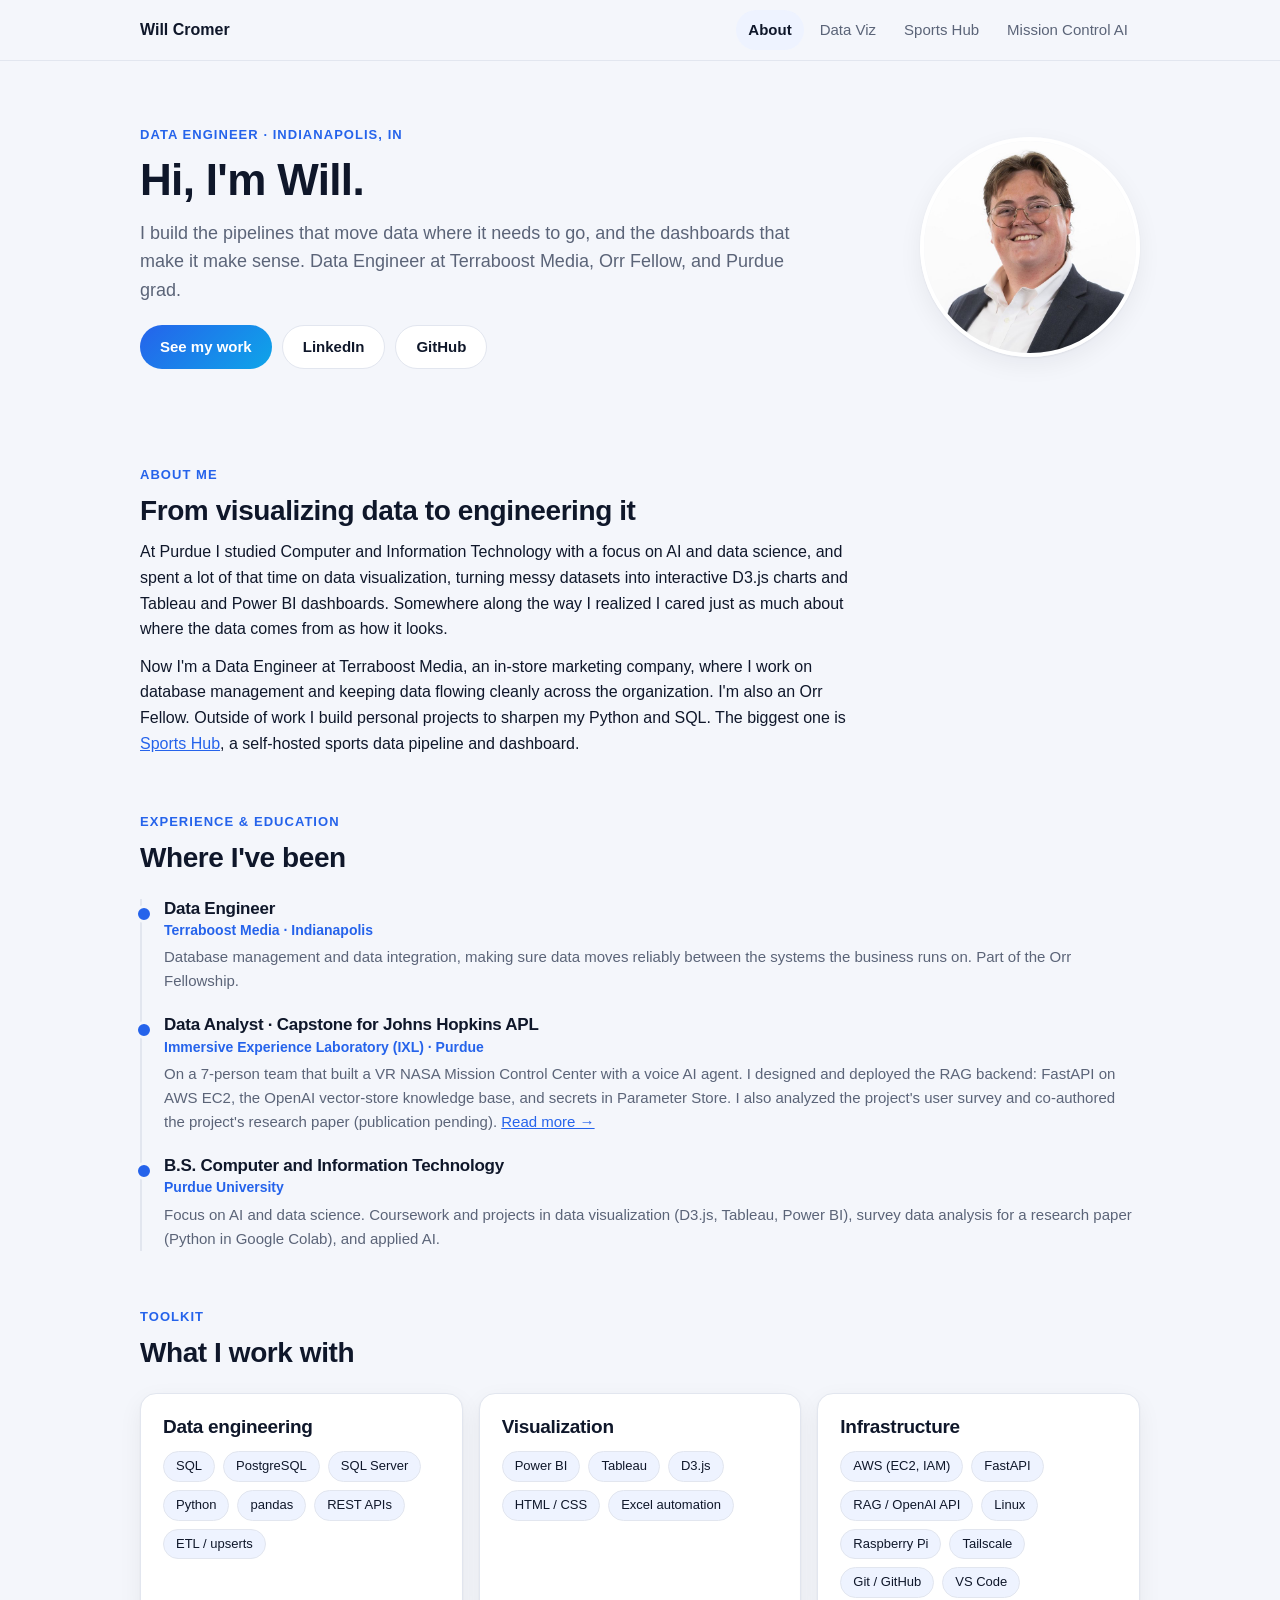
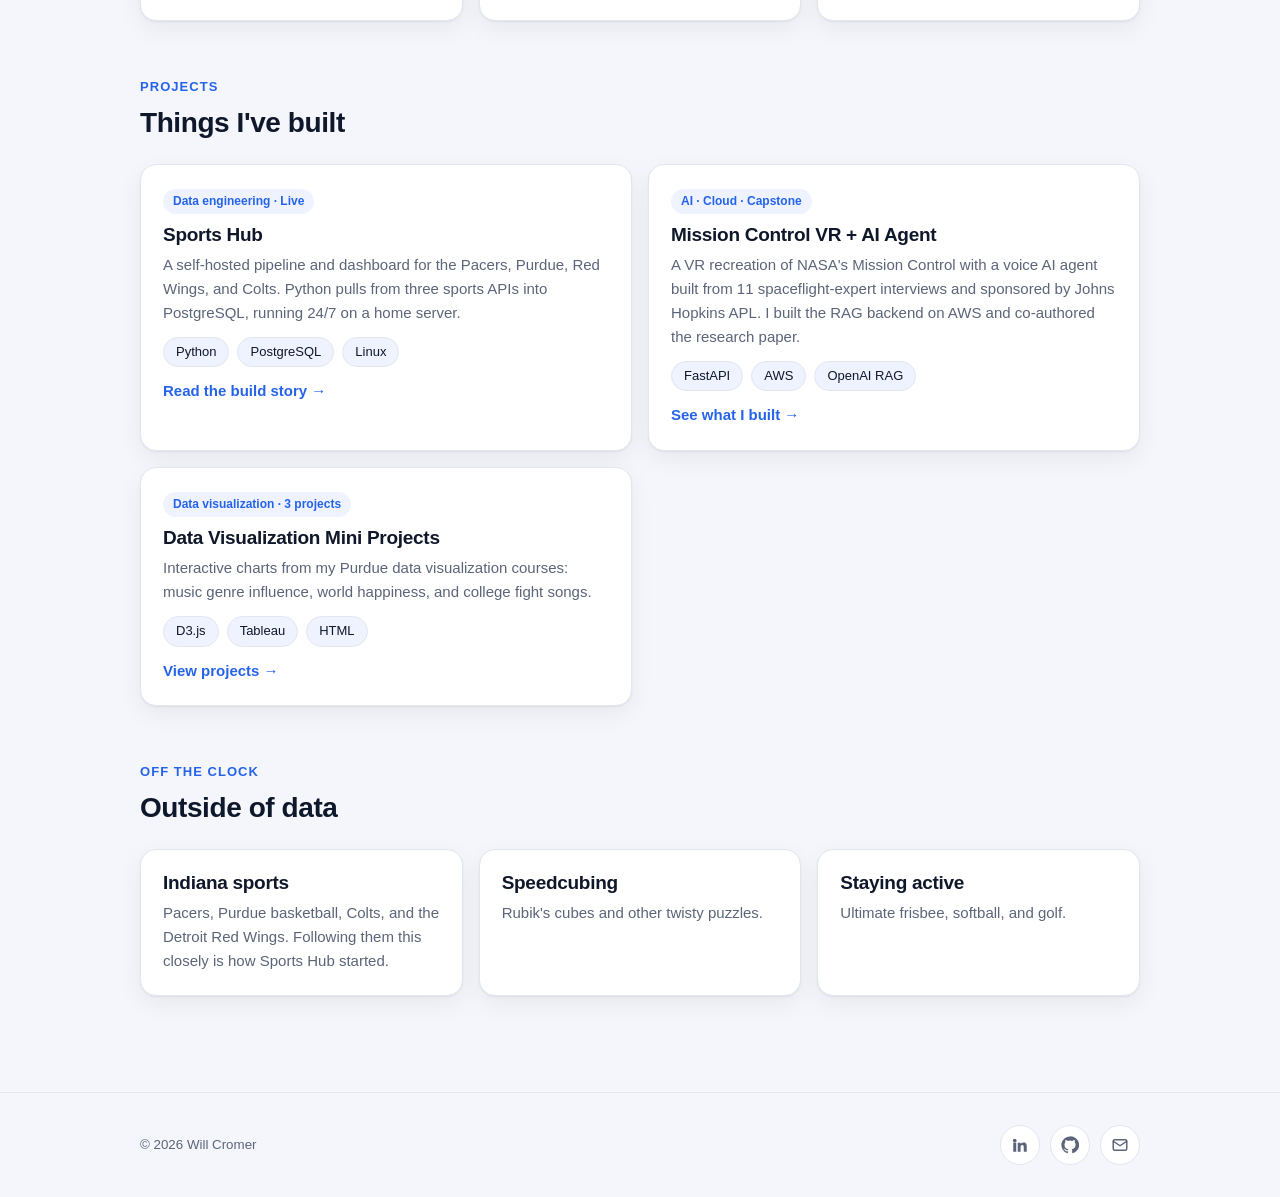
==== index.html @ 3ae367ad "Initial portfolio site Co-Authored-By: Claude Sonnet 5.5 <noreply@anthropic.com>" ====
<!doctype html>
<html lang="en">
<head>
<meta charset="utf-8">
<meta name="viewport" content="width=device-width, initial-scale=1">
<title>Will Cromer · Data Engineer</title>
<meta name="description" content="Will Cromer — Data Engineer in Indianapolis. Data pipelines, SQL, Python, and data visualization.">
<meta property="og:title" content="Will Cromer · Data Engineer">
<meta property="og:description" content="Data pipelines, SQL, Python, and data visualization.">
<meta property="og:image" content="https://willcromer93.github.io/assets/headshot.jpg">
<link rel="icon" href="data:image/svg+xml,%3Csvg xmlns='http://www.w3.org/2000/svg' viewBox='0 0 64 64'%3E%3Crect width='64' height='64' rx='14' fill='%232563eb'/%3E%3Ctext x='32' y='42' font-family='Arial,sans-serif' font-size='28' font-weight='700' fill='white' text-anchor='middle'%3EWC%3C/text%3E%3C/svg%3E">
<link rel="stylesheet" href="assets/style.css">
</head>
<body>

<nav class="nav"><div class="wrap">
  <a class="brand" href="index.html">Will Cromer</a>
  <ul>
    <li><a class="navlink" href="index.html" aria-current="page">About</a></li>
    <li><a class="navlink" href="data-viz.html">Data Viz</a></li>
    <li><a class="navlink" href="sports-hub.html">Sports Hub</a></li>
    <li><a class="navlink" href="mission-control-ai.html">Mission Control AI</a></li>
  </ul>
</div></nav>

<main>
  <!-- ===== Hero ===== -->
  <header class="hero"><div class="wrap">
    <div>
      <p class="eyebrow">Data Engineer · Indianapolis, IN</p>
      <h1>Hi, I'm Will.</h1>
      <p class="lead">I build the pipelines that move data where it needs to go, and the dashboards that make it make sense. Data Engineer at Terraboost Media, Orr Fellow, and Purdue grad.</p>
      <div class="btns">
        <a class="btn primary" href="#projects">See my work</a>
        <a class="btn" href="https://www.linkedin.com/in/will-cromer" target="_blank" rel="noopener">LinkedIn</a>
        <a class="btn" href="https://github.com/willcromer93" target="_blank" rel="noopener">GitHub</a>
      </div>
    </div>
    <img class="photo" src="assets/headshot.jpg" alt="Headshot of Will Cromer">
  </div></header>

  <!-- ===== About ===== -->
  <section id="about"><div class="wrap">
    <p class="eyebrow">About me</p>
    <h2>From visualizing data to engineering it</h2>
    <div class="prose">
      <p>At Purdue I studied Computer and Information Technology with a focus on AI and data science, and spent a lot of that time on data visualization, turning messy datasets into interactive D3.js charts and Tableau and Power BI dashboards. Somewhere along the way I realized I cared just as much about where the data comes from as how it looks.</p>
      <p>Now I'm a Data Engineer at Terraboost Media, an in-store marketing company, where I work on database management and keeping data flowing cleanly across the organization. I'm also an Orr Fellow. Outside of work I build personal projects to sharpen my Python and SQL. The biggest one is <a href="sports-hub.html">Sports Hub</a>, a self-hosted sports data pipeline and dashboard.</p>
    </div>
  </div></section>

  <!-- ===== Experience ===== -->
  <section id="experience" style="padding-top:0"><div class="wrap">
    <p class="eyebrow">Experience &amp; education</p>
    <h2>Where I've been</h2>
    <div class="timeline">
      <div class="item">
        <h3>Data Engineer</h3>
        <div class="where">Terraboost Media · Indianapolis</div>
        <p>Database management and data integration, making sure data moves reliably between the systems the business runs on. Part of the Orr Fellowship.</p>
      </div>
      <div class="item">
        <h3>Data Analyst · Capstone for Johns Hopkins APL</h3>
        <div class="where">Immersive Experience Laboratory (IXL) · Purdue</div>
        <p>On a 7-person team that built a VR NASA Mission Control Center with a voice AI agent. I designed and deployed the RAG backend: FastAPI on AWS EC2, the OpenAI vector-store knowledge base, and secrets in Parameter Store. I also analyzed the project's user survey and co-authored the project's research paper (publication pending). <a href="mission-control-ai.html">Read more →</a></p>
      </div>
      <div class="item">
        <h3>B.S. Computer and Information Technology</h3>
        <div class="where">Purdue University</div>
        <p>Focus on AI and data science. Coursework and projects in data visualization (D3.js, Tableau, Power BI), survey data analysis for a research paper (Python in Google Colab), and applied AI.</p>
      </div>
    </div>
  </div></section>

  <!-- ===== Skills ===== -->
  <section id="skills" style="padding-top:0"><div class="wrap">
    <p class="eyebrow">Toolkit</p>
    <h2>What I work with</h2>
    <div class="grid cols-3">
      <div class="card">
        <h3>Data engineering</h3>
        <div class="chips"><span class="chip">SQL</span><span class="chip">PostgreSQL</span><span class="chip">SQL Server</span><span class="chip">Python</span><span class="chip">pandas</span><span class="chip">REST APIs</span><span class="chip">ETL / upserts</span></div>
      </div>
      <div class="card">
        <h3>Visualization</h3>
        <div class="chips"><span class="chip">Power BI</span><span class="chip">Tableau</span><span class="chip">D3.js</span><span class="chip">HTML / CSS</span><span class="chip">Excel automation</span></div>
      </div>
      <div class="card">
        <h3>Infrastructure</h3>
        <div class="chips"><span class="chip">AWS (EC2, IAM)</span><span class="chip">FastAPI</span><span class="chip">RAG / OpenAI API</span><span class="chip">Linux</span><span class="chip">Raspberry Pi</span><span class="chip">Tailscale</span><span class="chip">Git / GitHub</span><span class="chip">VS Code</span></div>
      </div>
    </div>
  </div></section>

  <!-- ===== Projects ===== -->
  <section id="projects" style="padding-top:0"><div class="wrap">
    <p class="eyebrow">Projects</p>
    <h2>Things I've built</h2>
    <!-- To add a project: copy one <a class="card"> block, point it at a new page -->
    <div class="grid cols-2">
      <a class="card" href="sports-hub.html">
        <span class="tag">Data engineering · Live</span>
        <h3>Sports Hub</h3>
        <p>A self-hosted pipeline and dashboard for the Pacers, Purdue, Red Wings, and Colts. Python pulls from three sports APIs into PostgreSQL, running 24/7 on a home server.</p>
        <div class="chips"><span class="chip">Python</span><span class="chip">PostgreSQL</span><span class="chip">Linux</span></div>
        <span class="more">Read the build story →</span>
      </a>
      <a class="card" href="mission-control-ai.html">
        <span class="tag">AI · Cloud · Capstone</span>
        <h3>Mission Control VR + AI Agent</h3>
        <p>A VR recreation of NASA's Mission Control with a voice AI agent built from 11 spaceflight-expert interviews and sponsored by Johns Hopkins APL. I built the RAG backend on AWS and co-authored the research paper.</p>
        <div class="chips"><span class="chip">FastAPI</span><span class="chip">AWS</span><span class="chip">OpenAI RAG</span></div>
        <span class="more">See what I built →</span>
      </a>
      <a class="card" href="data-viz.html">
        <span class="tag">Data visualization · 3 projects</span>
        <h3>Data Visualization Mini Projects</h3>
        <p>Interactive charts from my Purdue data visualization courses: music genre influence, world happiness, and college fight songs.</p>
        <div class="chips"><span class="chip">D3.js</span><span class="chip">Tableau</span><span class="chip">HTML</span></div>
        <span class="more">View projects →</span>
      </a>
    </div>
  </div></section>

  <!-- ===== Outside work ===== -->
  <section id="interests" style="padding-top:0"><div class="wrap">
    <p class="eyebrow">Off the clock</p>
    <h2>Outside of data</h2>
    <div class="grid cols-3">
      <div class="card"><h3>Indiana sports</h3><p>Pacers, Purdue basketball, Colts, and the Detroit Red Wings. Following them this closely is how Sports Hub started.</p></div>
      <div class="card"><h3>Speedcubing</h3><p>Rubik's cubes and other twisty puzzles.</p></div>
      <div class="card"><h3>Staying active</h3><p>Ultimate frisbee, softball, and golf.</p></div>
    </div>
  </div></section>
</main>

<footer><div class="wrap">
  <small>© <span class="yr">2026</span> Will Cromer</small>
  <div class="social">
    <a href="https://www.linkedin.com/in/will-cromer" target="_blank" rel="noopener" aria-label="LinkedIn"><svg viewBox="0 0 24 24" fill="currentColor"><path d="M4.98 3.5a2.5 2.5 0 1 1 0 5 2.5 2.5 0 0 1 0-5zM3 9h4v12H3zM9 9h3.8v1.7h.05c.53-1 1.83-2.05 3.77-2.05C20.6 8.65 21 11.2 21 14.5V21h-4v-5.8c0-1.4 0-3.2-1.95-3.2S12.8 13.5 12.8 15.1V21H9z"/></svg></a>
    <a href="https://github.com/willcromer93" target="_blank" rel="noopener" aria-label="GitHub"><svg viewBox="0 0 24 24" fill="currentColor"><path d="M12 .5a11.5 11.5 0 0 0-3.64 22.41c.58.1.79-.25.79-.56v-2c-3.2.7-3.88-1.37-3.88-1.37-.52-1.33-1.28-1.69-1.28-1.69-1.05-.72.08-.7.08-.7 1.16.08 1.77 1.19 1.77 1.19 1.03 1.77 2.7 1.26 3.36.96.1-.75.4-1.26.73-1.55-2.55-.29-5.24-1.28-5.24-5.68 0-1.26.45-2.28 1.19-3.09-.12-.29-.52-1.46.11-3.05 0 0 .97-.31 3.17 1.18a11 11 0 0 1 5.77 0c2.2-1.49 3.17-1.18 3.17-1.18.63 1.59.23 2.76.11 3.05.74.81 1.19 1.83 1.19 3.09 0 4.41-2.69 5.38-5.26 5.67.41.36.78 1.06.78 2.14v3.17c0 .31.21.67.8.56A11.5 11.5 0 0 0 12 .5z"/></svg></a>
    <a href="mailto:willcromer34@gmail.com" aria-label="Email"><svg viewBox="0 0 24 24" fill="none" stroke="currentColor" stroke-width="2" stroke-linecap="round" stroke-linejoin="round"><rect x="3" y="5" width="18" height="14" rx="2"/><path d="m3 7 9 6 9-6"/></svg></a>
  </div>
</div></footer>
<script>document.querySelectorAll('.yr').forEach(e=>e.textContent=new Date().getFullYear())</script>
</body>
</html>
---- assets/style.css ----
/* ---------- Tokens ---------- */
:root{
  --bg:#f4f6fb; --surface:#ffffff; --surface-2:#eef3ff; --text:#0f172a; --muted:#5b6478;
  --border:#e2e6ef; --accent:#2563eb; --accent-2:#0ea5e9; --accent-text:#ffffff;
  --shadow:0 1px 2px rgba(15,23,42,.06),0 8px 24px rgba(15,23,42,.06);
  --radius:16px; --max:1040px;
}
@media (prefers-color-scheme: dark){
  :root{
    --bg:#0b1220; --surface:#131c2e; --surface-2:#1a2640; --text:#e8edf7; --muted:#9aa6bd;
    --border:#222e45; --accent:#60a5fa; --accent-2:#38bdf8; --accent-text:#0b1220;
    --shadow:0 1px 2px rgba(0,0,0,.3),0 8px 24px rgba(0,0,0,.25);
  }
}

/* ---------- Base ---------- */
*{box-sizing:border-box;margin:0;padding:0}
html{scroll-behavior:smooth}
body{
  background:var(--bg); color:var(--text);
  font-family:-apple-system,BlinkMacSystemFont,"Segoe UI",Inter,Roboto,Helvetica,Arial,sans-serif;
  line-height:1.6; -webkit-font-smoothing:antialiased;
}
a{color:var(--accent)}
img{max-width:100%;display:block}
.wrap{max-width:var(--max);margin:0 auto;padding:0 20px}
section{padding:56px 0}
h1,h2,h3{line-height:1.2;letter-spacing:-.015em}
h2{font-size:28px;margin-bottom:8px}
h3{font-size:19px}
.eyebrow{font-size:13px;font-weight:600;letter-spacing:.08em;text-transform:uppercase;color:var(--accent);margin-bottom:8px}
.lead{font-size:18px;color:var(--muted);max-width:680px}
.muted{color:var(--muted)}

/* ---------- Nav ---------- */
.nav{position:sticky;top:0;z-index:10;background:color-mix(in srgb,var(--bg) 85%,transparent);backdrop-filter:blur(10px);border-bottom:1px solid var(--border)}
.nav .wrap{display:flex;align-items:center;justify-content:space-between;height:60px;gap:16px}
.brand{font-weight:700;color:var(--text);text-decoration:none;white-space:nowrap}
.nav ul{list-style:none;display:flex;gap:4px;overflow-x:auto;scrollbar-width:none}
.nav ul::-webkit-scrollbar{display:none}
.nav a.navlink{display:block;padding:8px 12px;border-radius:999px;color:var(--muted);text-decoration:none;font-size:15px;white-space:nowrap}
.nav a.navlink:hover{color:var(--text);background:var(--surface-2)}
.nav a.navlink[aria-current="page"]{color:var(--text);background:var(--surface-2);font-weight:600}
@media (max-width:560px){ .brand{display:none} .nav .wrap{justify-content:center} }

/* ---------- Buttons / chips ---------- */
.btns{display:flex;flex-wrap:wrap;gap:10px;margin-top:20px}
.btn{display:inline-flex;align-items:center;gap:8px;height:44px;padding:0 20px;border-radius:999px;font-weight:600;font-size:15px;text-decoration:none;border:1px solid var(--border);color:var(--text);background:var(--surface);transition:transform .12s,border-color .12s}
.btn:hover{border-color:var(--accent)}
.btn:active{transform:scale(.98)}
.btn.primary{background:linear-gradient(135deg,var(--accent),var(--accent-2));color:var(--accent-text);border:0}
.btn svg{width:18px;height:18px}
.chips{display:flex;flex-wrap:wrap;gap:8px;margin-top:12px}
.chip{font-size:13px;padding:4px 12px;border-radius:999px;background:var(--surface-2);color:var(--text);border:1px solid var(--border)}

/* ---------- Cards / grids ---------- */
.grid{display:grid;gap:16px;margin-top:24px}
.grid.cols-2{grid-template-columns:repeat(2,1fr)}
@media (max-width:700px){ .grid.cols-2{grid-template-columns:1fr} }
.grid.cols-3{grid-template-columns:repeat(auto-fit,minmax(240px,1fr))}
.card{background:var(--surface);border:1px solid var(--border);border-radius:var(--radius);padding:22px;box-shadow:var(--shadow)}
.card h3{margin-bottom:6px}
.card p{color:var(--muted);font-size:15px}
.card ul{padding-left:18px;color:var(--muted);font-size:15px}
.card li+li{margin-top:4px}
a.card{display:block;text-decoration:none;color:var(--text);transition:border-color .12s,transform .12s}
a.card:hover{border-color:var(--accent);transform:translateY(-2px)}
.card .more{display:inline-block;margin-top:12px;font-weight:600;color:var(--accent);font-size:15px}
.tag{display:inline-block;font-size:12px;font-weight:600;padding:3px 10px;border-radius:999px;background:var(--surface-2);color:var(--accent);margin-bottom:10px}

/* ---------- Hero ---------- */
.hero{padding:64px 0 40px}
.hero .wrap{display:grid;grid-template-columns:1fr auto;gap:40px;align-items:center}
.hero h1{font-size:44px;margin-bottom:12px}
.hero .photo{width:220px;height:220px;border-radius:50%;object-fit:cover;box-shadow:var(--shadow);border:4px solid var(--surface)}
@media (max-width:760px){
  .hero .wrap{grid-template-columns:1fr;text-align:center}
  .hero .photo{order:-1;margin:0 auto;width:160px;height:160px}
  .hero h1{font-size:34px}
  .hero .lead{margin:0 auto}
  .hero .btns{justify-content:center}
}

/* ---------- Timeline ---------- */
.timeline{margin-top:24px;border-left:2px solid var(--border);padding-left:22px;display:grid;gap:22px}
.timeline .item{position:relative}
.timeline .item::before{content:"";position:absolute;left:-29px;top:6px;width:12px;height:12px;border-radius:50%;background:var(--accent);border:3px solid var(--bg)}
.timeline h3{font-size:17px}
.timeline .where{color:var(--accent);font-weight:600;font-size:14px}
.timeline p{color:var(--muted);font-size:15px;margin-top:4px}

/* ---------- Project page ---------- */
.page-head{padding:56px 0 24px}
.page-head h1{font-size:40px;margin-bottom:10px}
@media (max-width:560px){ .page-head h1{font-size:32px} }
.prose p{max-width:720px;color:var(--text);margin-top:12px}
.prose p.muted{color:var(--muted)}
.stat-row{display:grid;grid-template-columns:repeat(auto-fit,minmax(150px,1fr));gap:12px;margin-top:24px}
.stat{background:var(--surface);border:1px solid var(--border);border-radius:14px;padding:16px}
.stat b{display:block;font-size:26px;letter-spacing:-.02em}
.stat span{font-size:13px;color:var(--muted)}
.diagram{margin-top:24px;background:var(--surface);border:1px solid var(--border);border-radius:var(--radius);padding:20px;overflow-x:auto}
.diagram svg{min-width:640px;width:100%;height:auto}
.decision{border-left:3px solid var(--accent)}
.status-live{color:#16a34a}
.status-next{color:#d97706}
@media (prefers-color-scheme: dark){ .status-live{color:#4ade80} .status-next{color:#fbbf24} }
.embed{margin-top:16px;border-radius:12px;overflow:hidden;border:1px solid var(--border);background:#fff}
.embed iframe{width:100%;height:520px;border:0;display:block}
@media (max-width:560px){ .embed iframe{height:420px} }

/* ---------- Footer ---------- */
footer{border-top:1px solid var(--border);padding:32px 0;margin-top:40px}
footer .wrap{display:flex;flex-wrap:wrap;gap:16px;align-items:center;justify-content:space-between}
footer .social{display:flex;gap:10px}
footer .social a{width:40px;height:40px;border-radius:50%;display:grid;place-items:center;background:var(--surface);border:1px solid var(--border);color:var(--muted)}
footer .social a:hover{color:var(--accent);border-color:var(--accent)}
footer .social svg{width:18px;height:18px}
footer small{color:var(--muted)}

a:focus-visible,.btn:focus-visible{outline:3px solid var(--accent);outline-offset:3px}

/* ---------- Code + highlight ---------- */
pre.code{margin-top:16px;background:#0b1220;color:#e2e8f0;border:1px solid var(--border);border-radius:12px;padding:18px;overflow-x:auto;font-size:13px;line-height:1.55}
pre.code .c{color:#7c8aa5}
pre.code .k{color:#93c5fd}
pre.code .s{color:#86efac}
.mine{border:2px solid var(--accent);background:linear-gradient(180deg,var(--surface-2),var(--surface))}
.role-list{display:grid;gap:14px;margin-top:8px}
.role-list .r{display:grid;grid-template-columns:36px 1fr;gap:12px;align-items:start}
.role-list .n{width:36px;height:36px;border-radius:10px;background:var(--accent);color:var(--accent-text);display:grid;place-items:center;font-weight:700}
@media (prefers-color-scheme: light){ .role-list .n{color:#fff} }
.role-list h3{font-size:16px;margin-bottom:2px}
.role-list p{color:var(--muted);font-size:15px}
.bar{height:10px;border-radius:999px;background:var(--surface-2);overflow:hidden;margin-top:6px}
.bar i{display:block;height:100%;background:linear-gradient(90deg,var(--accent),var(--accent-2));border-radius:999px}
.barrow{margin-top:12px;font-size:14px}
.barrow b{float:right}
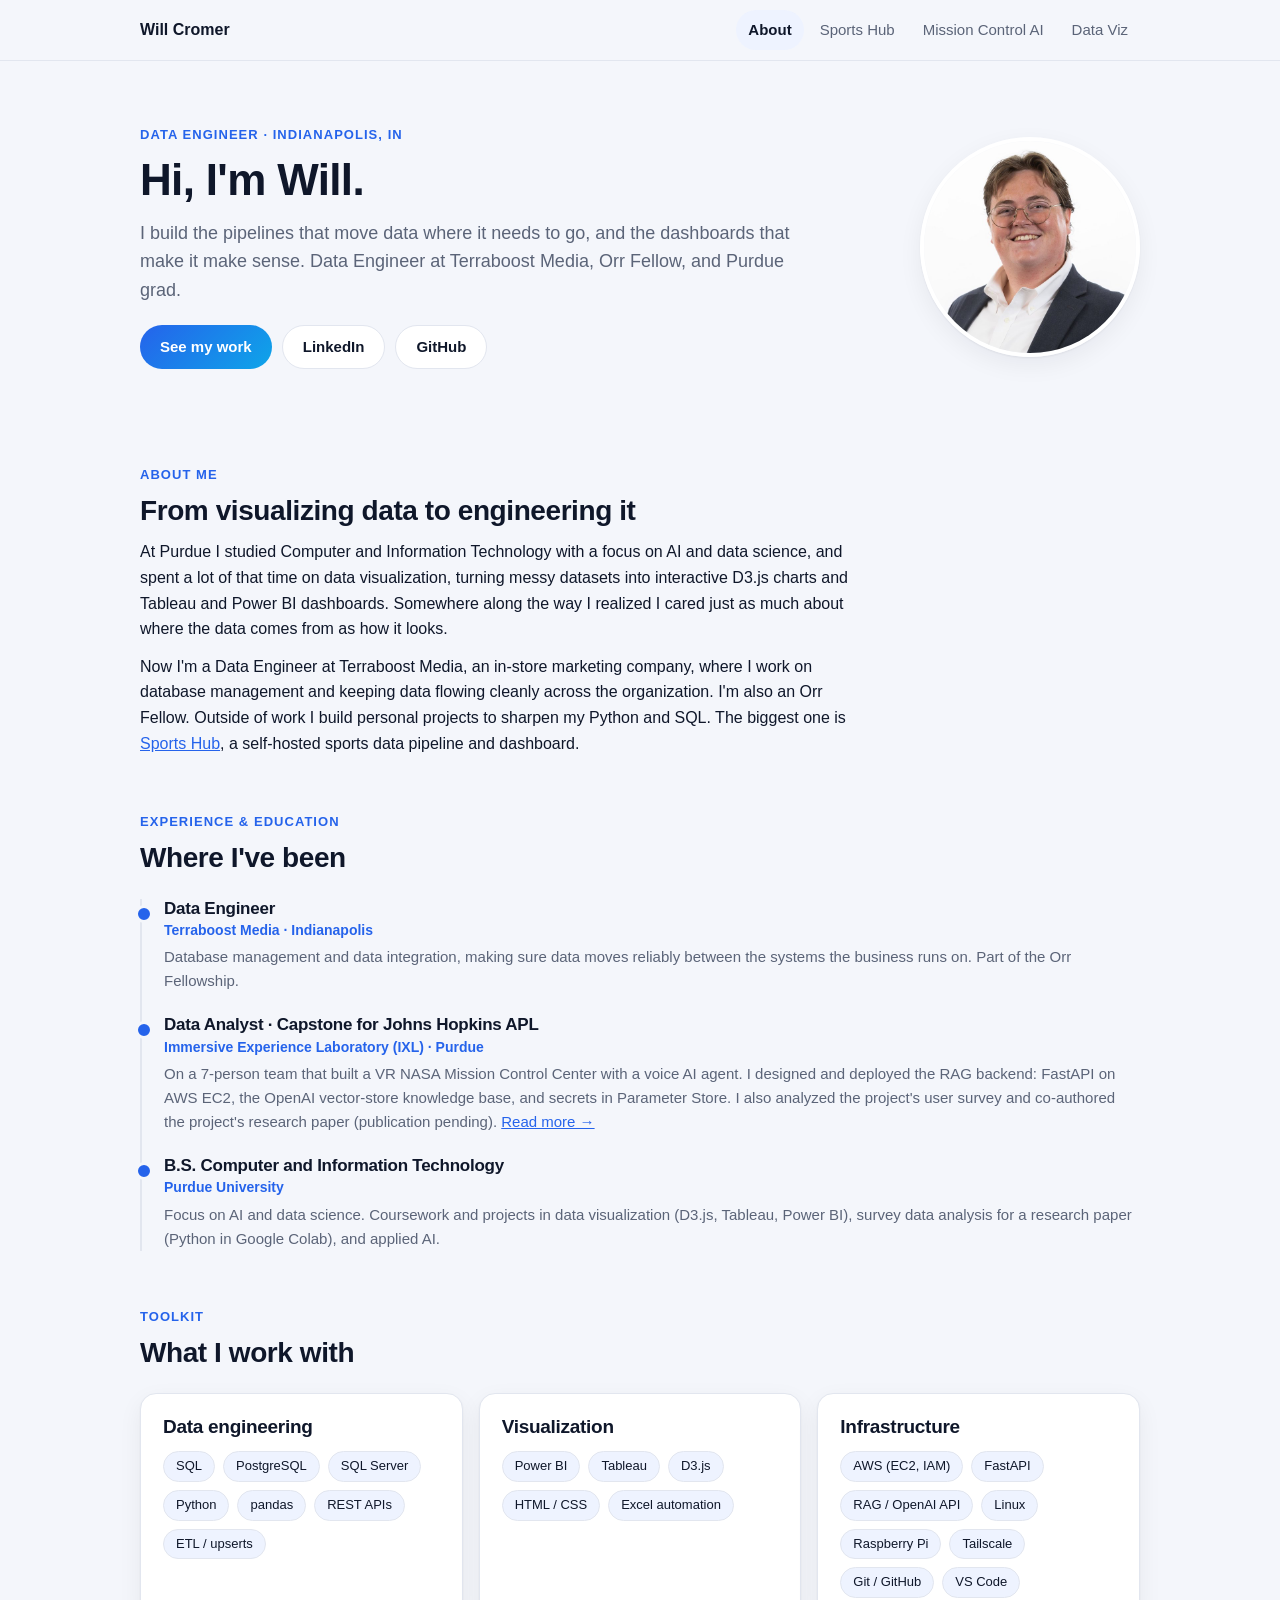
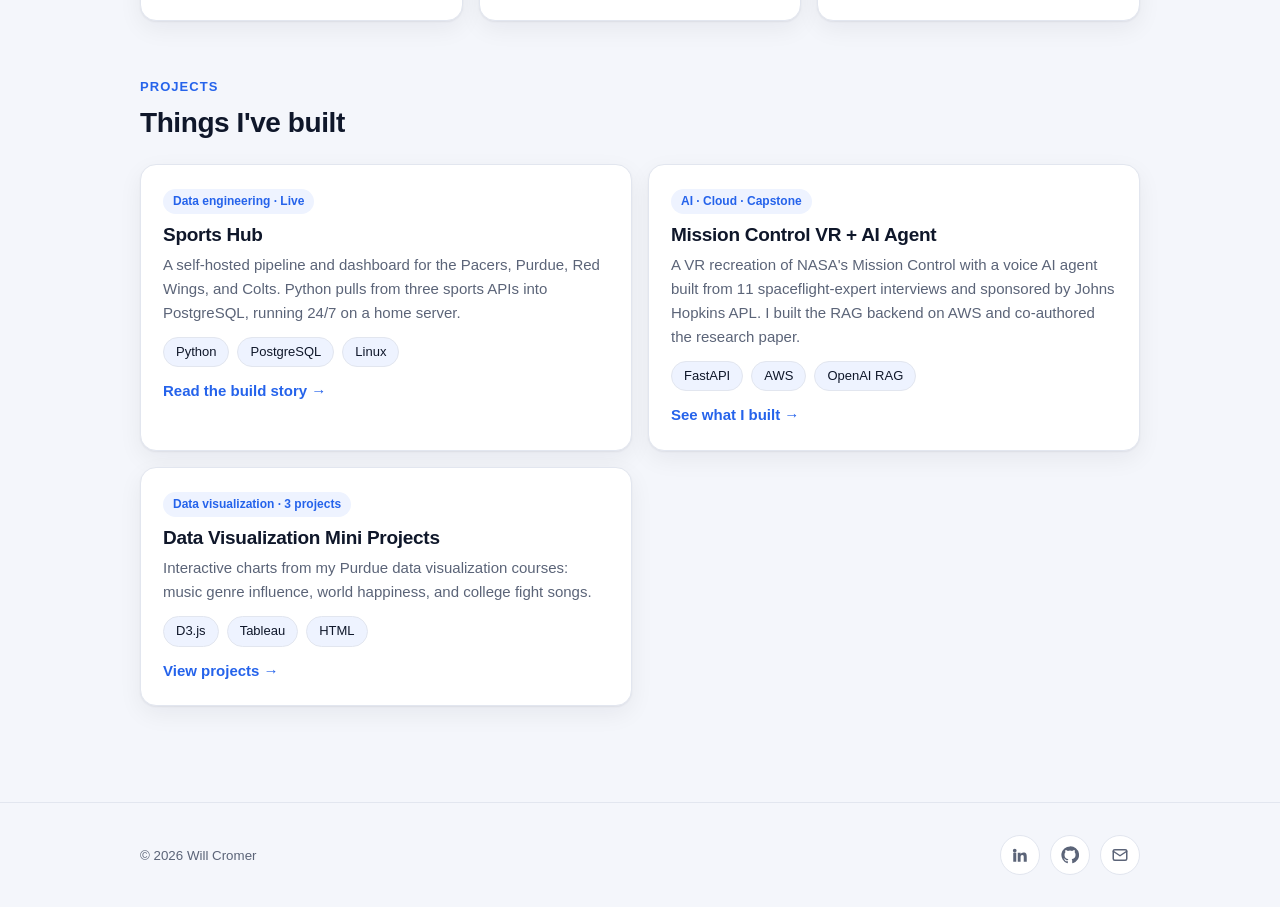
==== commit 2e53bd58: "Reorder tabs and projects, remove Off the Clock, clean up architecture diagram Co-Authored-By: Claud" ====
--- a/index.html
+++ b/index.html
@@ -17,9 +17,9 @@
   <a class="brand" href="index.html">Will Cromer</a>
   <ul>
     <li><a class="navlink" href="index.html" aria-current="page">About</a></li>
-    <li><a class="navlink" href="data-viz.html">Data Viz</a></li>
     <li><a class="navlink" href="sports-hub.html">Sports Hub</a></li>
     <li><a class="navlink" href="mission-control-ai.html">Mission Control AI</a></li>
+    <li><a class="navlink" href="data-viz.html">Data Viz</a></li>
   </ul>
 </div></nav>
 
@@ -121,17 +121,6 @@
       </a>
     </div>
   </div></section>
-
-  <!-- ===== Outside work ===== -->
-  <section id="interests" style="padding-top:0"><div class="wrap">
-    <p class="eyebrow">Off the clock</p>
-    <h2>Outside of data</h2>
-    <div class="grid cols-3">
-      <div class="card"><h3>Indiana sports</h3><p>Pacers, Purdue basketball, Colts, and the Detroit Red Wings. Following them this closely is how Sports Hub started.</p></div>
-      <div class="card"><h3>Speedcubing</h3><p>Rubik's cubes and other twisty puzzles.</p></div>
-      <div class="card"><h3>Staying active</h3><p>Ultimate frisbee, softball, and golf.</p></div>
-    </div>
-  </div></section>
 </main>
 
 <footer><div class="wrap">
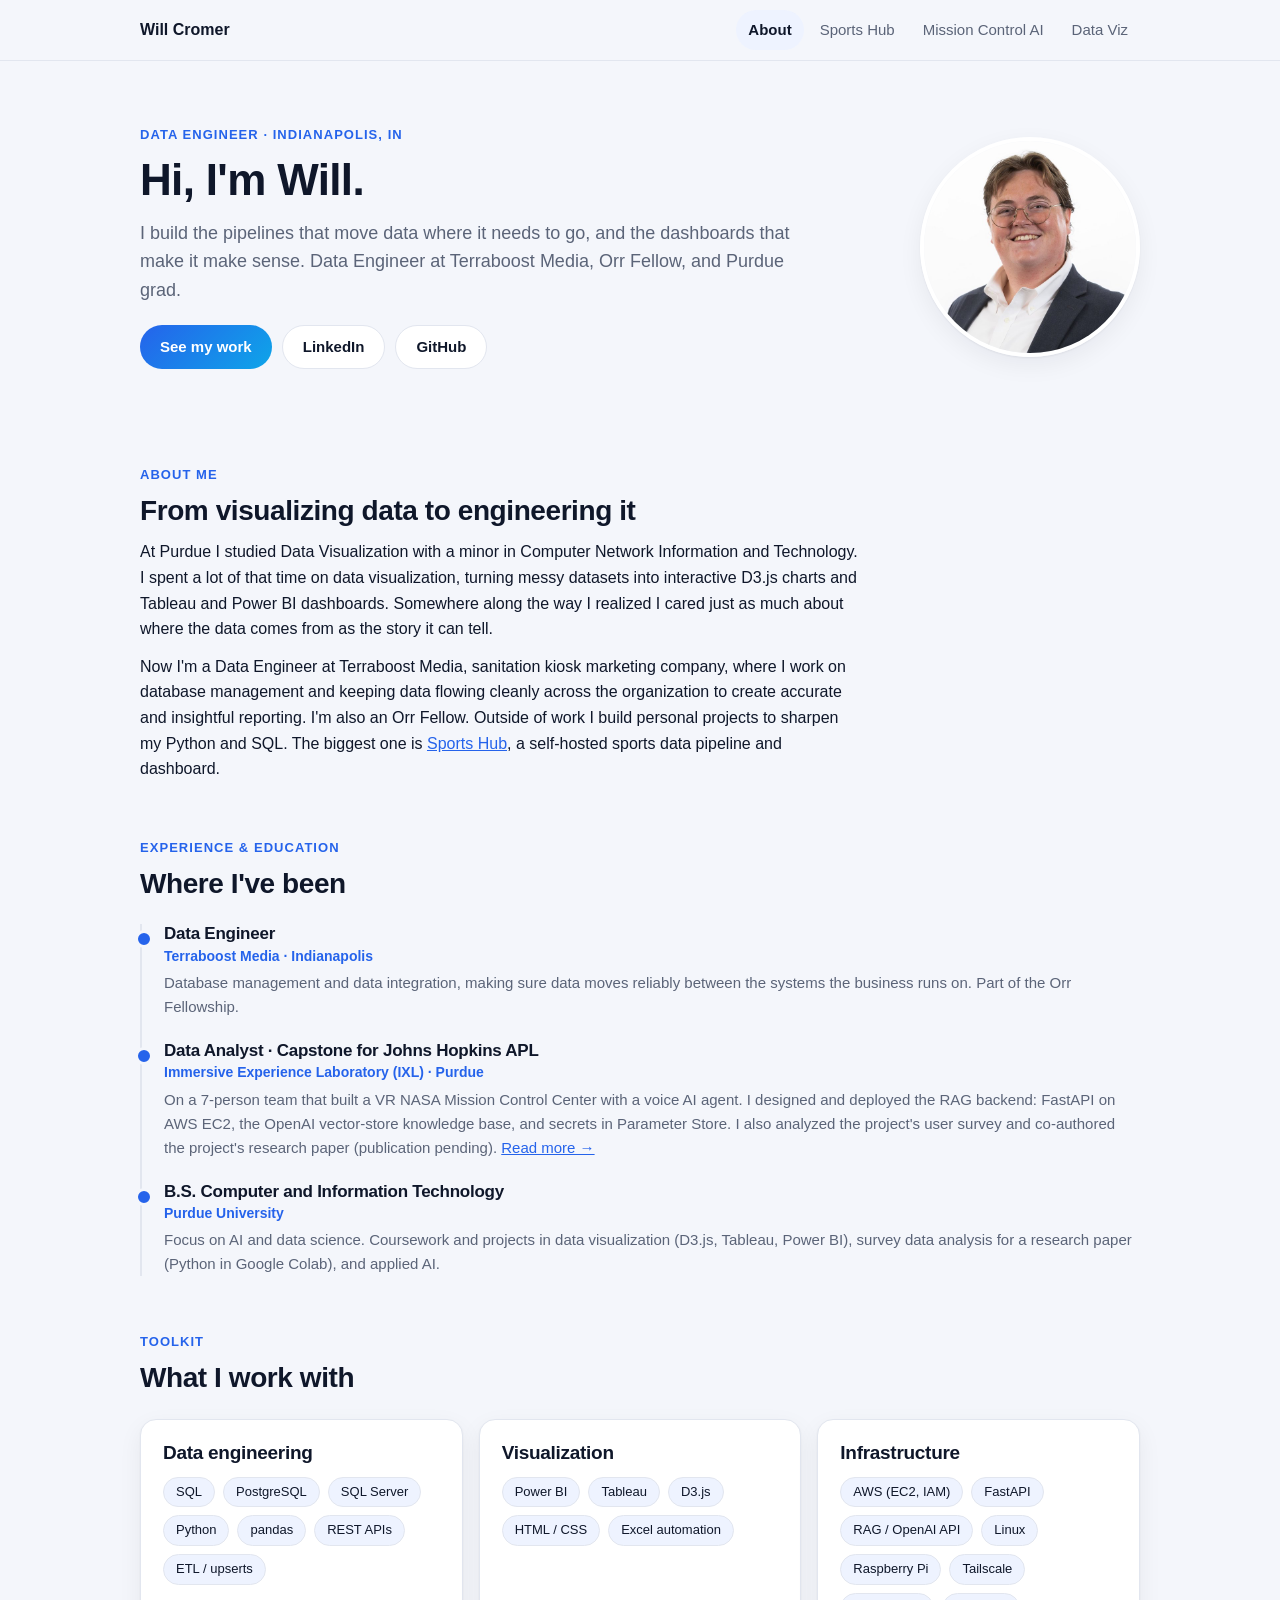
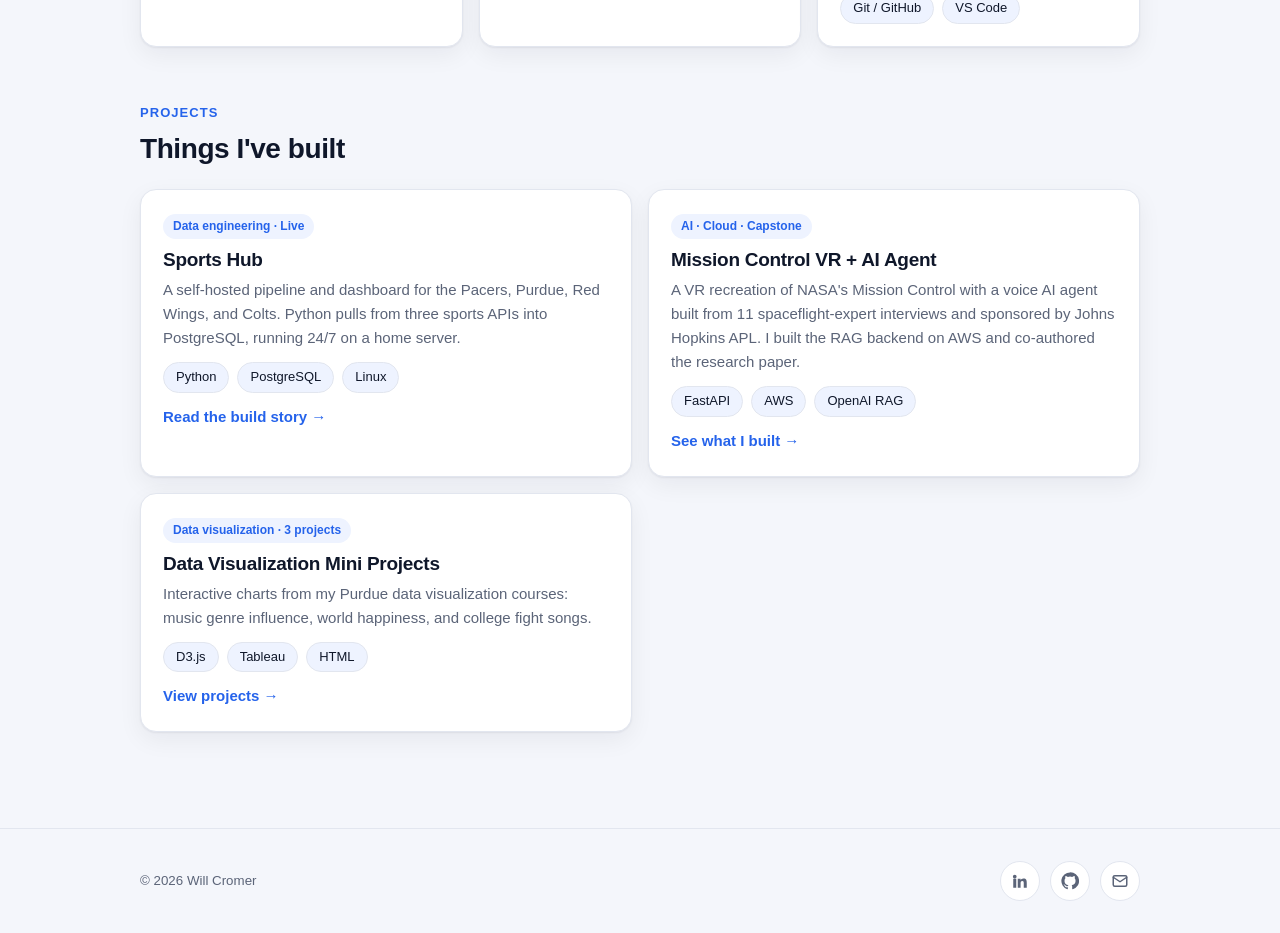
==== commit 56006f02: "Update index.html Co-Authored-By: Claude Sonnet 5.5 <noreply@anthropic.com>" ====
--- a/index.html
+++ b/index.html
@@ -44,8 +44,8 @@
     <p class="eyebrow">About me</p>
     <h2>From visualizing data to engineering it</h2>
     <div class="prose">
-      <p>At Purdue I studied Computer and Information Technology with a focus on AI and data science, and spent a lot of that time on data visualization, turning messy datasets into interactive D3.js charts and Tableau and Power BI dashboards. Somewhere along the way I realized I cared just as much about where the data comes from as how it looks.</p>
-      <p>Now I'm a Data Engineer at Terraboost Media, an in-store marketing company, where I work on database management and keeping data flowing cleanly across the organization. I'm also an Orr Fellow. Outside of work I build personal projects to sharpen my Python and SQL. The biggest one is <a href="sports-hub.html">Sports Hub</a>, a self-hosted sports data pipeline and dashboard.</p>
+      <p>At Purdue I studied Data Visualization with a minor in Computer Network Information and Technology. I spent a lot of that time on data visualization, turning messy datasets into interactive D3.js charts and Tableau and Power BI dashboards. Somewhere along the way I realized I cared just as much about where the data comes from as the story it can tell.</p>
+      <p>Now I'm a Data Engineer at Terraboost Media, sanitation kiosk marketing company, where I work on database management and keeping data flowing cleanly across the organization to create accurate and insightful reporting. I'm also an Orr Fellow. Outside of work I build personal projects to sharpen my Python and SQL. The biggest one is <a href="sports-hub.html">Sports Hub</a>, a self-hosted sports data pipeline and dashboard.</p>
     </div>
   </div></section>
 
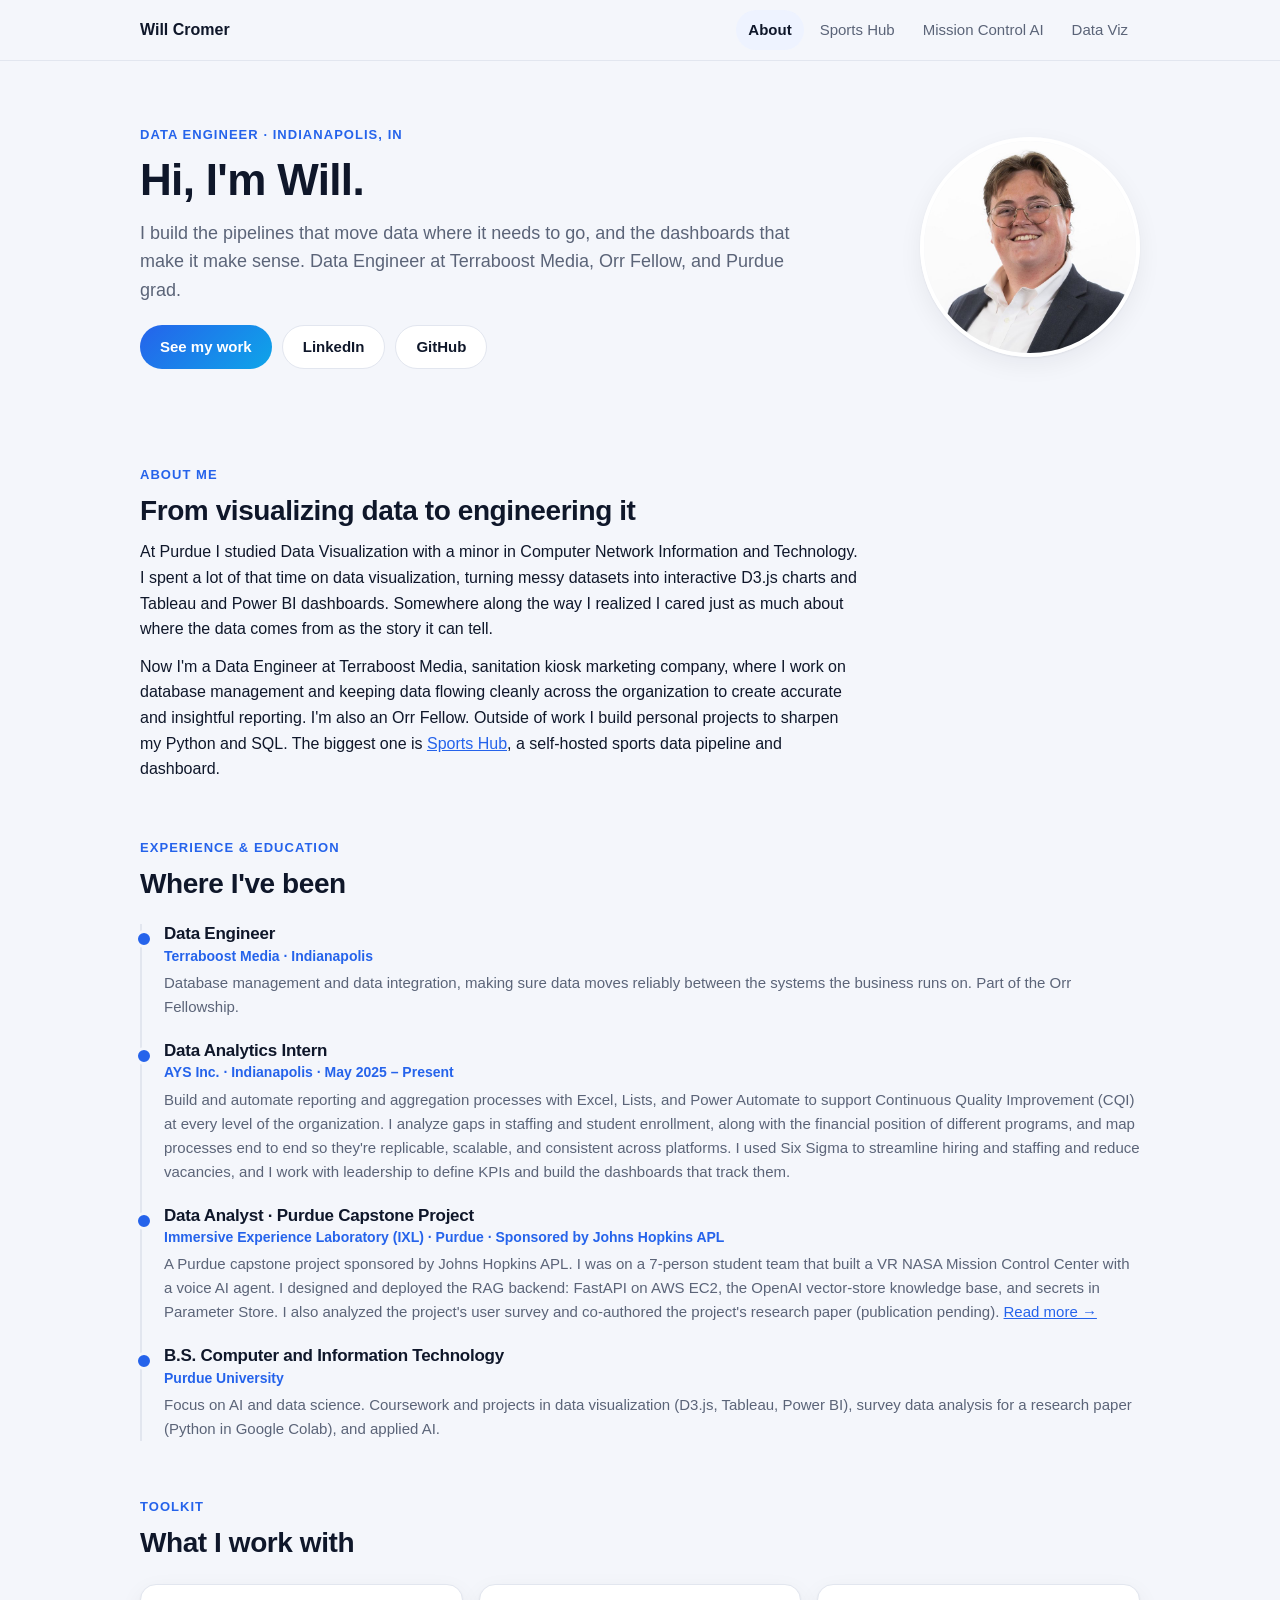
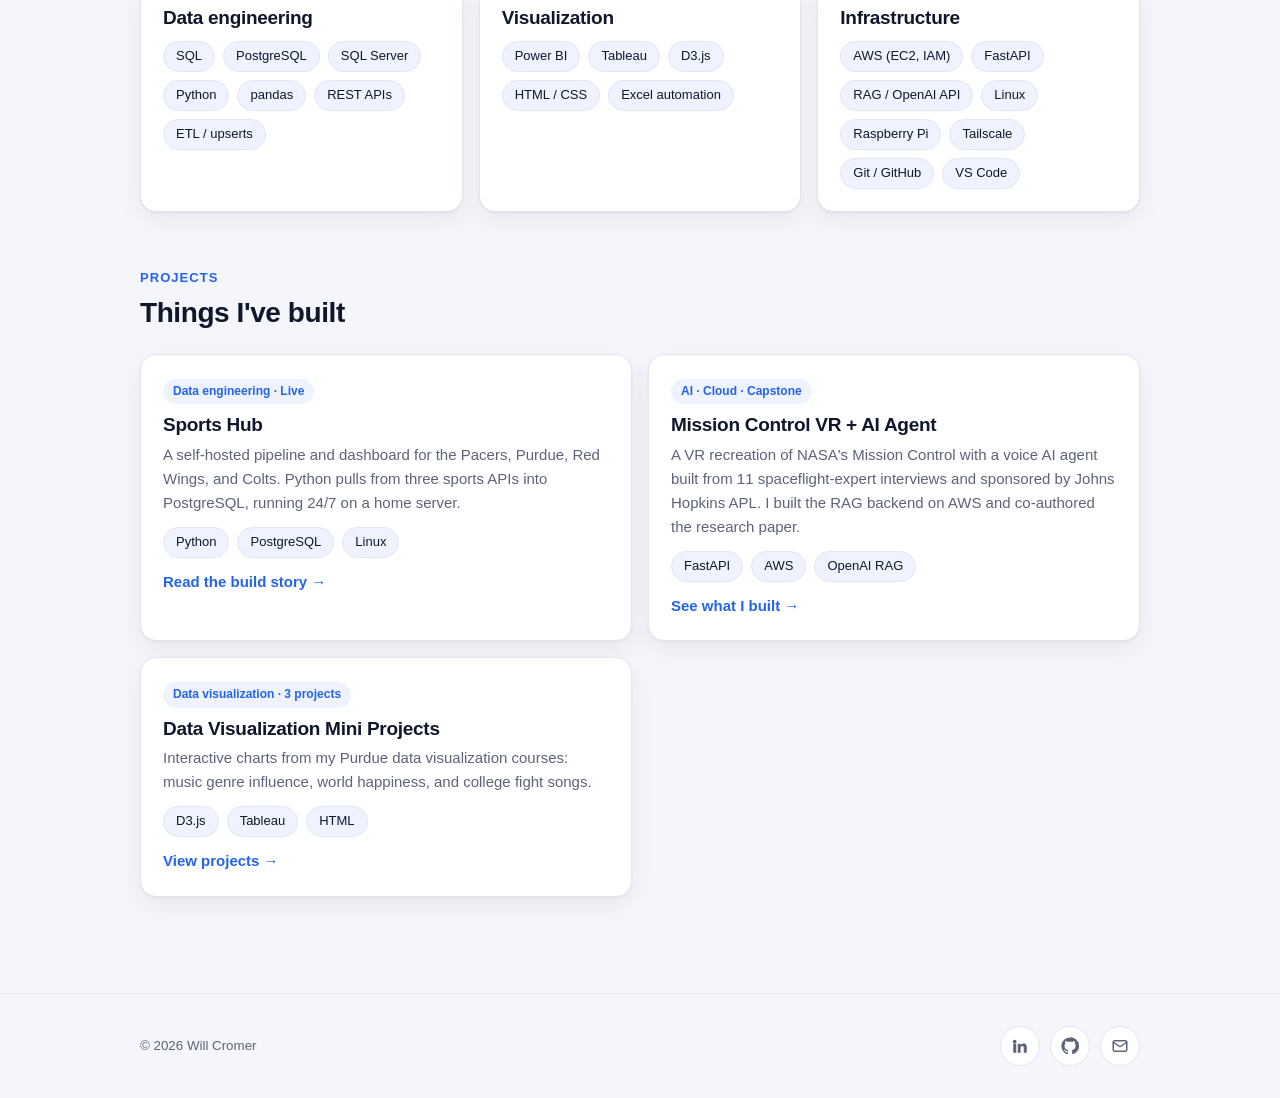
==== commit bb3101ba: "Add AYS Inc. experience; clarify Purdue capstone is APL-sponsored Co-Authored-By: Claude Sonnet 5.5 " ====
--- a/index.html
+++ b/index.html
@@ -60,9 +60,14 @@
         <p>Database management and data integration, making sure data moves reliably between the systems the business runs on. Part of the Orr Fellowship.</p>
       </div>
       <div class="item">
-        <h3>Data Analyst · Capstone for Johns Hopkins APL</h3>
-        <div class="where">Immersive Experience Laboratory (IXL) · Purdue</div>
-        <p>On a 7-person team that built a VR NASA Mission Control Center with a voice AI agent. I designed and deployed the RAG backend: FastAPI on AWS EC2, the OpenAI vector-store knowledge base, and secrets in Parameter Store. I also analyzed the project's user survey and co-authored the project's research paper (publication pending). <a href="mission-control-ai.html">Read more →</a></p>
+        <h3>Data Analytics Intern</h3>
+        <div class="where">AYS Inc. · Indianapolis · May 2025 – Present</div>
+        <p>Build and automate reporting and aggregation processes with Excel, Lists, and Power Automate to support Continuous Quality Improvement (CQI) at every level of the organization. I analyze gaps in staffing and student enrollment, along with the financial position of different programs, and map processes end to end so they're replicable, scalable, and consistent across platforms. I used Six Sigma to streamline hiring and staffing and reduce vacancies, and I work with leadership to define KPIs and build the dashboards that track them.</p>
+      </div>
+      <div class="item">
+        <h3>Data Analyst · Purdue Capstone Project</h3>
+        <div class="where">Immersive Experience Laboratory (IXL) · Purdue · Sponsored by Johns Hopkins APL</div>
+        <p>A Purdue capstone project sponsored by Johns Hopkins APL. I was on a 7-person student team that built a VR NASA Mission Control Center with a voice AI agent. I designed and deployed the RAG backend: FastAPI on AWS EC2, the OpenAI vector-store knowledge base, and secrets in Parameter Store. I also analyzed the project's user survey and co-authored the project's research paper (publication pending). <a href="mission-control-ai.html">Read more →</a></p>
       </div>
       <div class="item">
         <h3>B.S. Computer and Information Technology</h3>
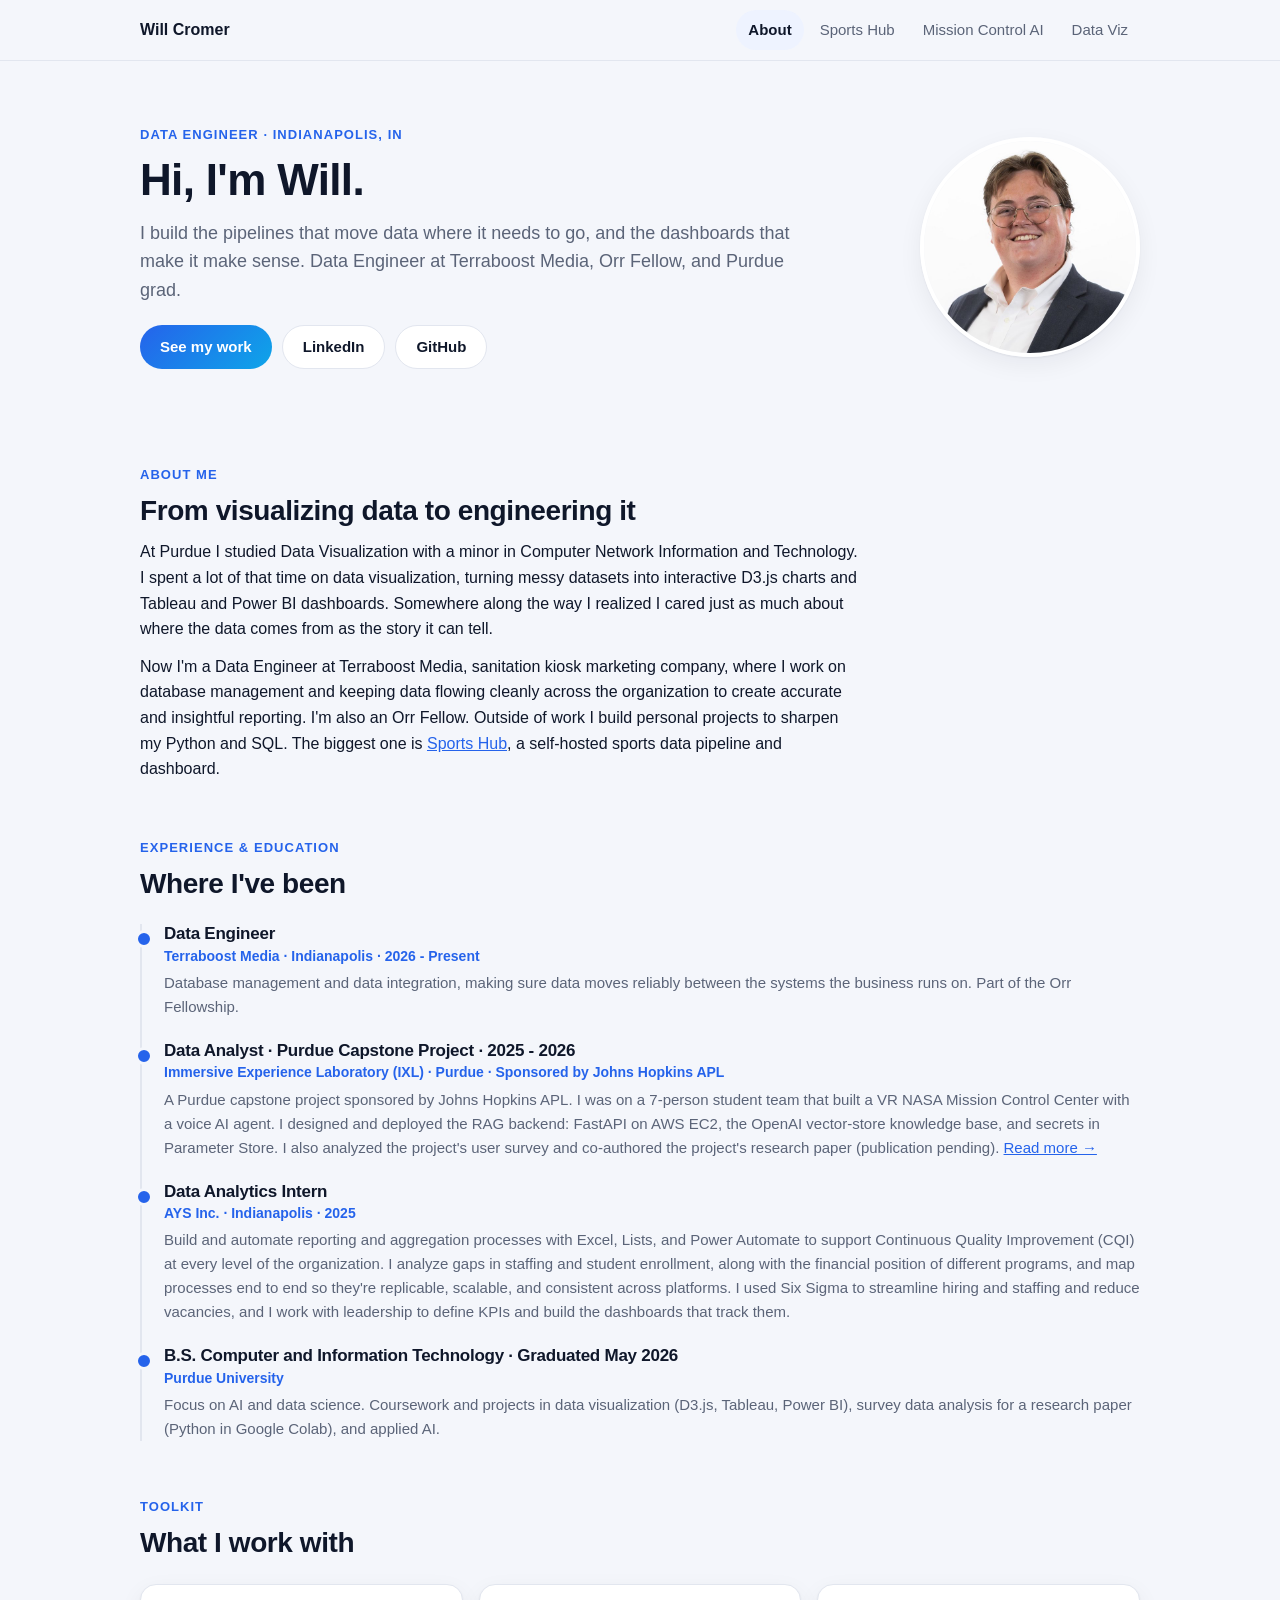
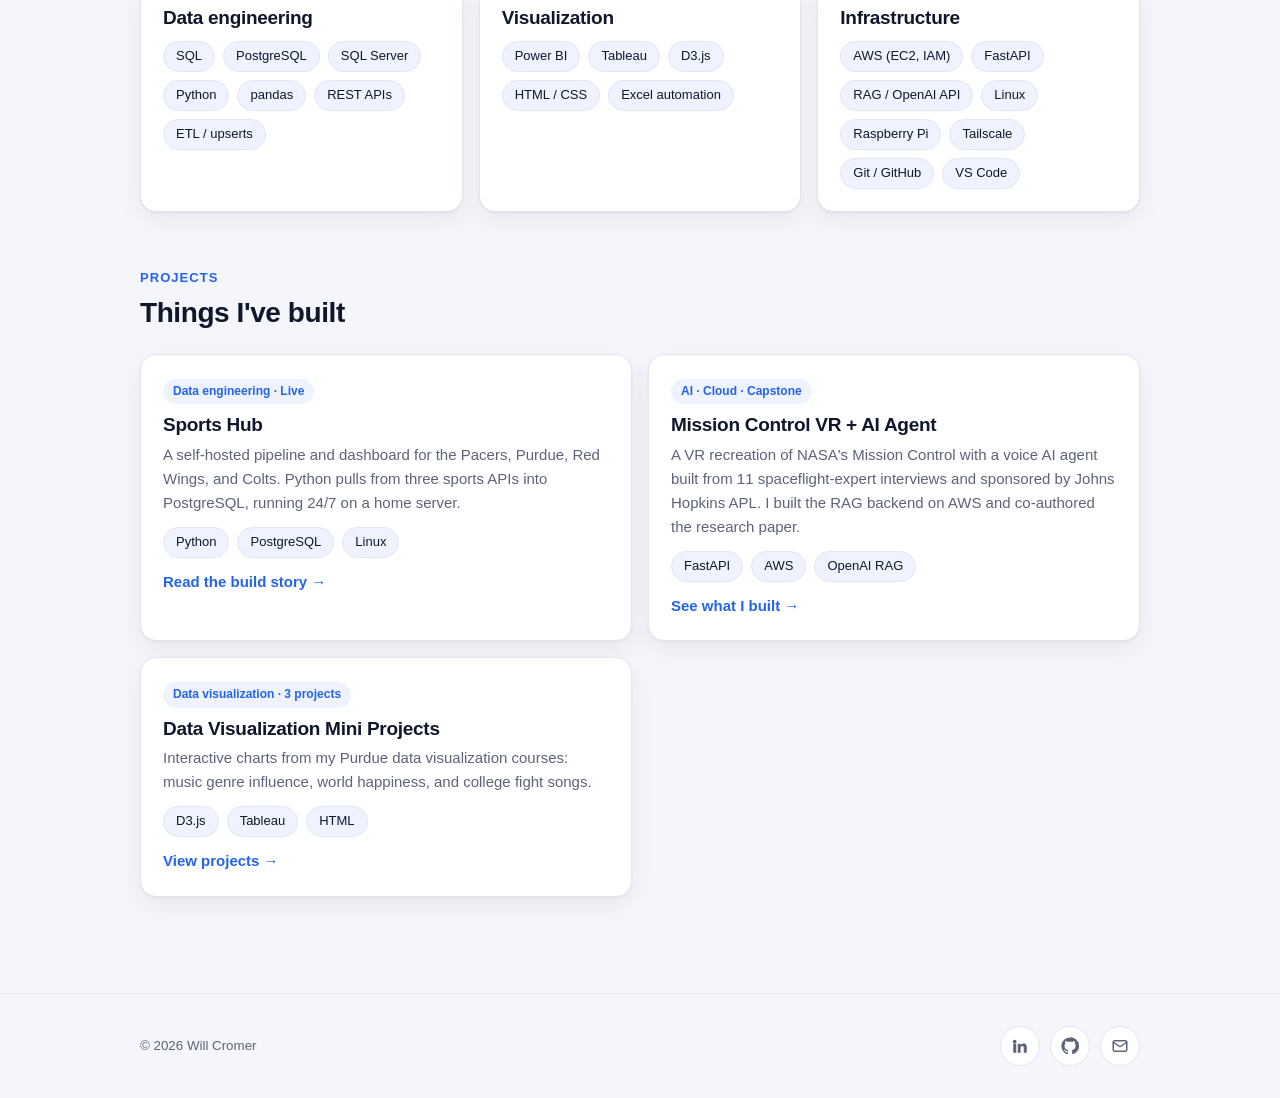
==== commit f7182f7a: "Small updates" ====
--- a/index.html
+++ b/index.html
@@ -56,21 +56,21 @@
     <div class="timeline">
       <div class="item">
         <h3>Data Engineer</h3>
-        <div class="where">Terraboost Media · Indianapolis</div>
+        <div class="where">Terraboost Media · Indianapolis · 2026 - Present</div>
         <p>Database management and data integration, making sure data moves reliably between the systems the business runs on. Part of the Orr Fellowship.</p>
       </div>
       <div class="item">
-        <h3>Data Analytics Intern</h3>
-        <div class="where">AYS Inc. · Indianapolis · May 2025 – Present</div>
-        <p>Build and automate reporting and aggregation processes with Excel, Lists, and Power Automate to support Continuous Quality Improvement (CQI) at every level of the organization. I analyze gaps in staffing and student enrollment, along with the financial position of different programs, and map processes end to end so they're replicable, scalable, and consistent across platforms. I used Six Sigma to streamline hiring and staffing and reduce vacancies, and I work with leadership to define KPIs and build the dashboards that track them.</p>
-      </div>
-      <div class="item">
-        <h3>Data Analyst · Purdue Capstone Project</h3>
+        <h3>Data Analyst · Purdue Capstone Project · 2025 - 2026 </h3>
         <div class="where">Immersive Experience Laboratory (IXL) · Purdue · Sponsored by Johns Hopkins APL</div>
         <p>A Purdue capstone project sponsored by Johns Hopkins APL. I was on a 7-person student team that built a VR NASA Mission Control Center with a voice AI agent. I designed and deployed the RAG backend: FastAPI on AWS EC2, the OpenAI vector-store knowledge base, and secrets in Parameter Store. I also analyzed the project's user survey and co-authored the project's research paper (publication pending). <a href="mission-control-ai.html">Read more →</a></p>
       </div>
       <div class="item">
-        <h3>B.S. Computer and Information Technology</h3>
+        <h3>Data Analytics Intern</h3>
+        <div class="where">AYS Inc. · Indianapolis · 2025 </div>
+        <p>Build and automate reporting and aggregation processes with Excel, Lists, and Power Automate to support Continuous Quality Improvement (CQI) at every level of the organization. I analyze gaps in staffing and student enrollment, along with the financial position of different programs, and map processes end to end so they're replicable, scalable, and consistent across platforms. I used Six Sigma to streamline hiring and staffing and reduce vacancies, and I work with leadership to define KPIs and build the dashboards that track them.</p>
+      </div>
+      <div class="item">
+        <h3>B.S. Computer and Information Technology · Graduated May 2026</h3>
         <div class="where">Purdue University</div>
         <p>Focus on AI and data science. Coursework and projects in data visualization (D3.js, Tableau, Power BI), survey data analysis for a research paper (Python in Google Colab), and applied AI.</p>
       </div>
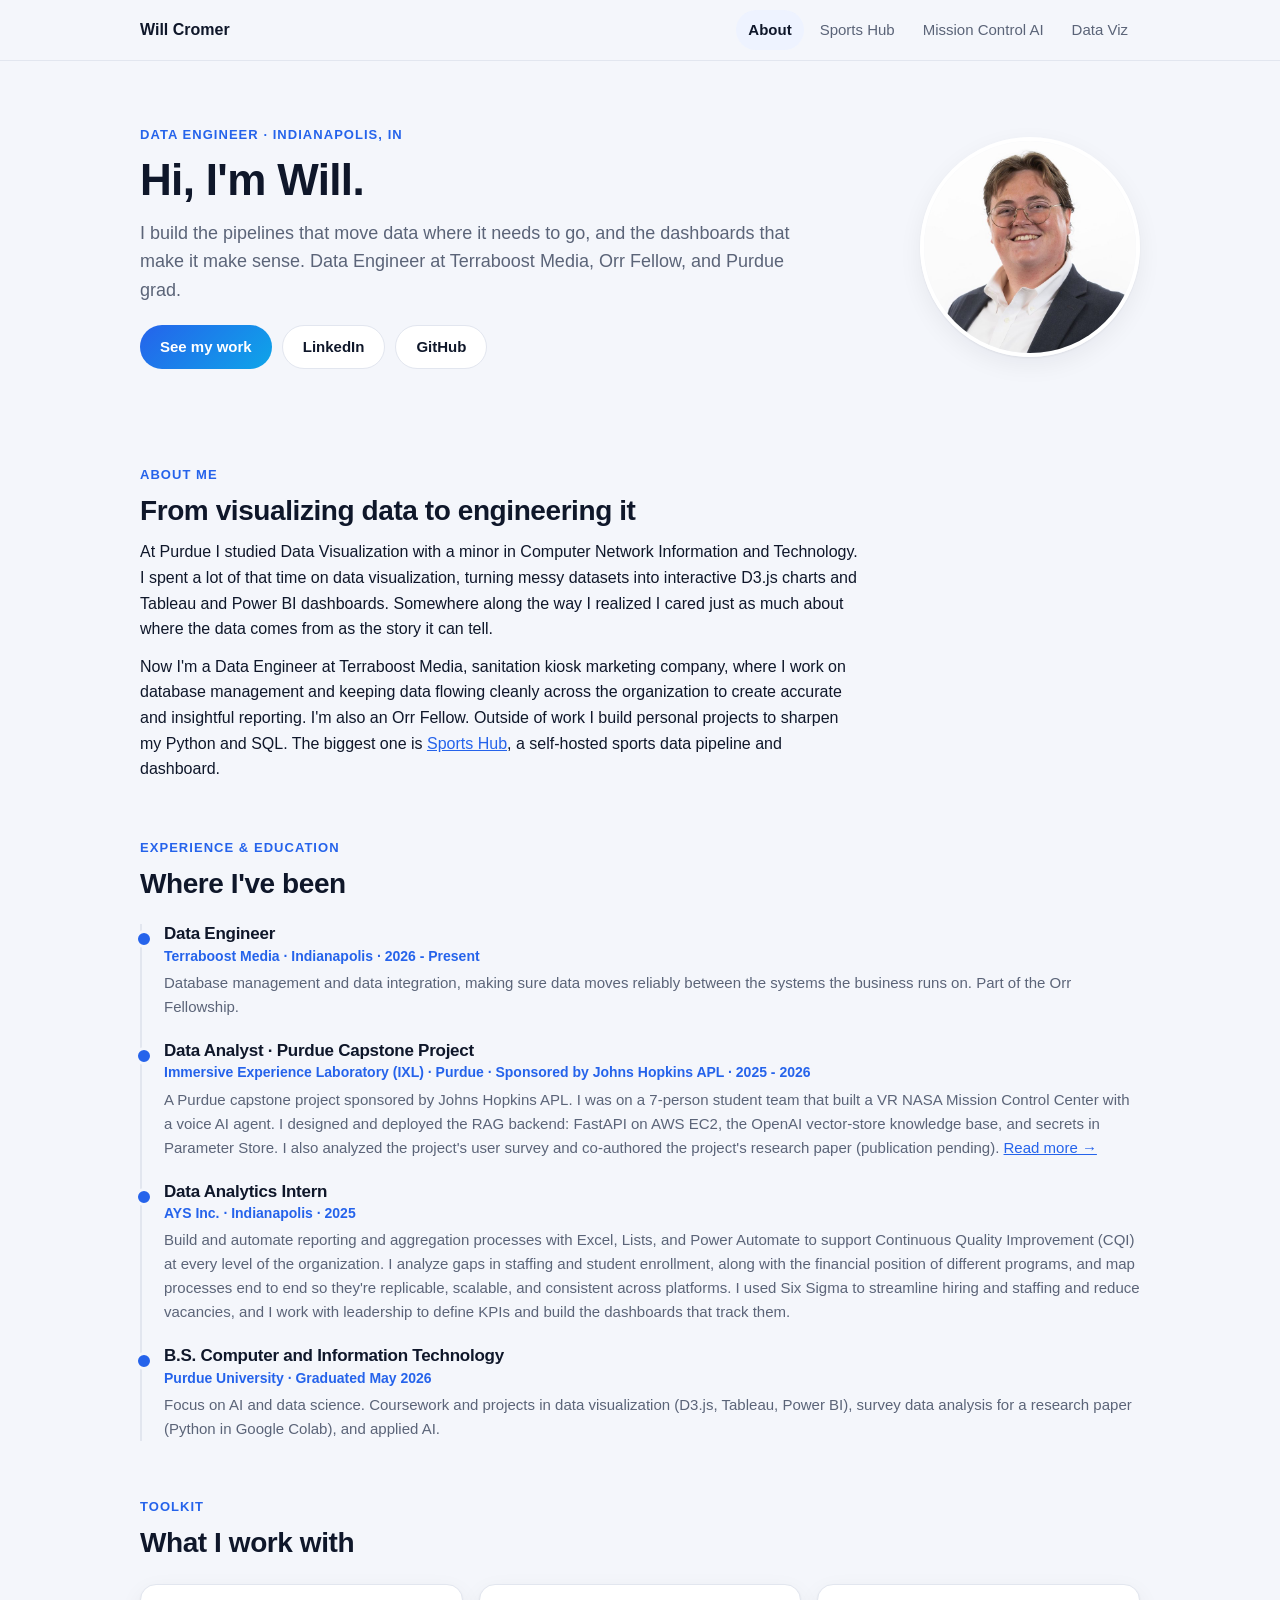
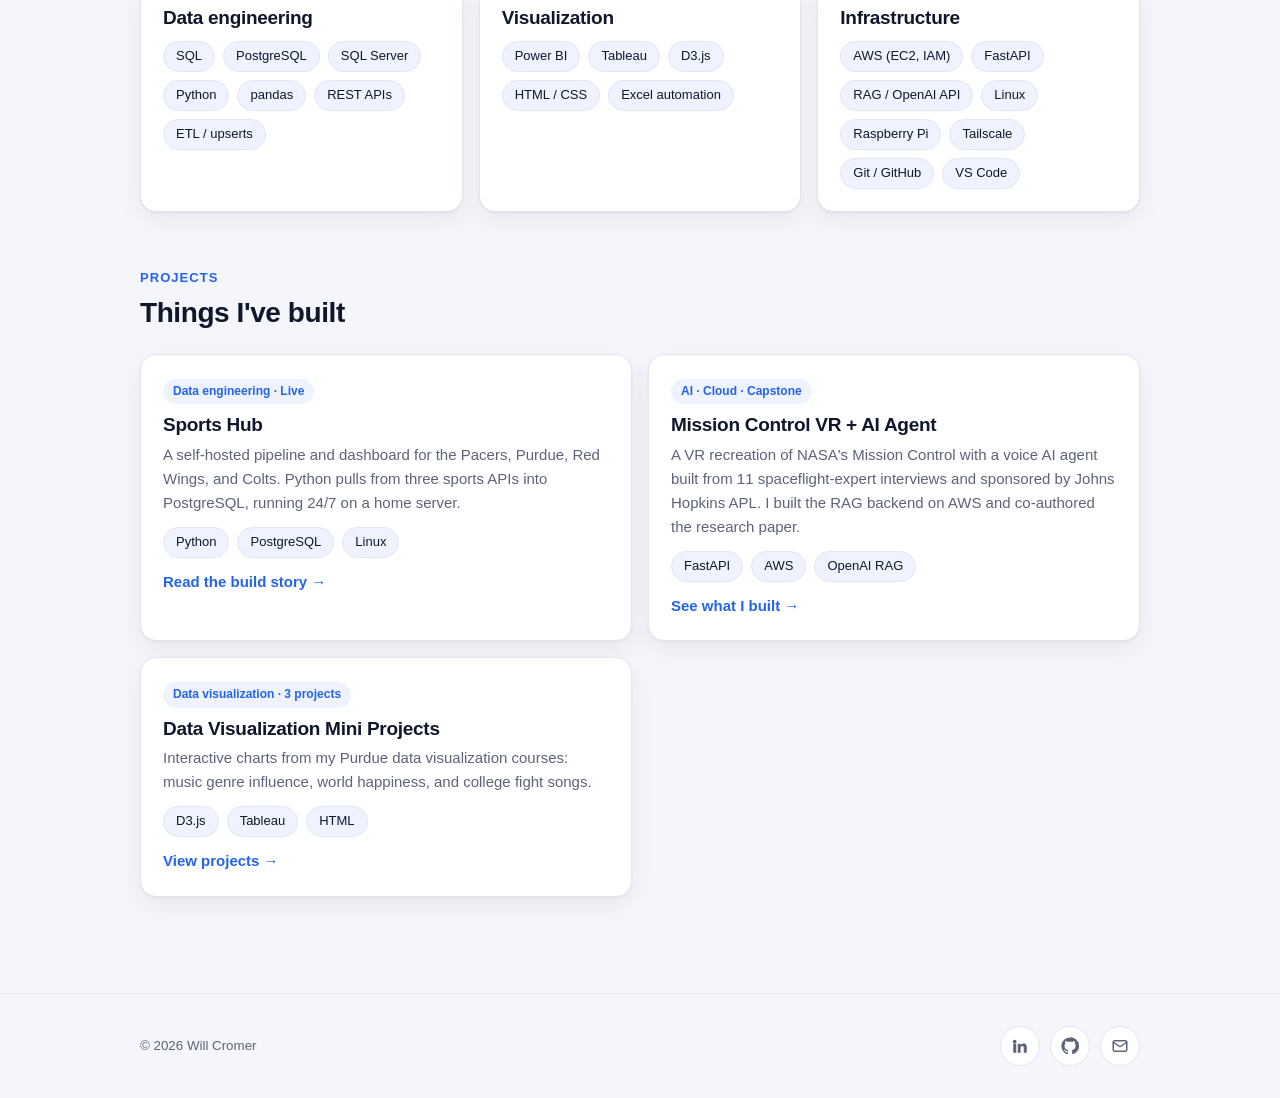
==== commit 63069bbe: "Small updates" ====
--- a/index.html
+++ b/index.html
@@ -60,8 +60,8 @@
         <p>Database management and data integration, making sure data moves reliably between the systems the business runs on. Part of the Orr Fellowship.</p>
       </div>
       <div class="item">
-        <h3>Data Analyst · Purdue Capstone Project · 2025 - 2026 </h3>
-        <div class="where">Immersive Experience Laboratory (IXL) · Purdue · Sponsored by Johns Hopkins APL</div>
+        <h3>Data Analyst · Purdue Capstone Project  </h3>
+        <div class="where">Immersive Experience Laboratory (IXL) · Purdue · Sponsored by Johns Hopkins APL · 2025 - 2026</div>
         <p>A Purdue capstone project sponsored by Johns Hopkins APL. I was on a 7-person student team that built a VR NASA Mission Control Center with a voice AI agent. I designed and deployed the RAG backend: FastAPI on AWS EC2, the OpenAI vector-store knowledge base, and secrets in Parameter Store. I also analyzed the project's user survey and co-authored the project's research paper (publication pending). <a href="mission-control-ai.html">Read more →</a></p>
       </div>
       <div class="item">
@@ -70,8 +70,8 @@
         <p>Build and automate reporting and aggregation processes with Excel, Lists, and Power Automate to support Continuous Quality Improvement (CQI) at every level of the organization. I analyze gaps in staffing and student enrollment, along with the financial position of different programs, and map processes end to end so they're replicable, scalable, and consistent across platforms. I used Six Sigma to streamline hiring and staffing and reduce vacancies, and I work with leadership to define KPIs and build the dashboards that track them.</p>
       </div>
       <div class="item">
-        <h3>B.S. Computer and Information Technology · Graduated May 2026</h3>
-        <div class="where">Purdue University</div>
+        <h3>B.S. Computer and Information Technology</h3>
+        <div class="where">Purdue University · Graduated May 2026</div>
         <p>Focus on AI and data science. Coursework and projects in data visualization (D3.js, Tableau, Power BI), survey data analysis for a research paper (Python in Google Colab), and applied AI.</p>
       </div>
     </div>
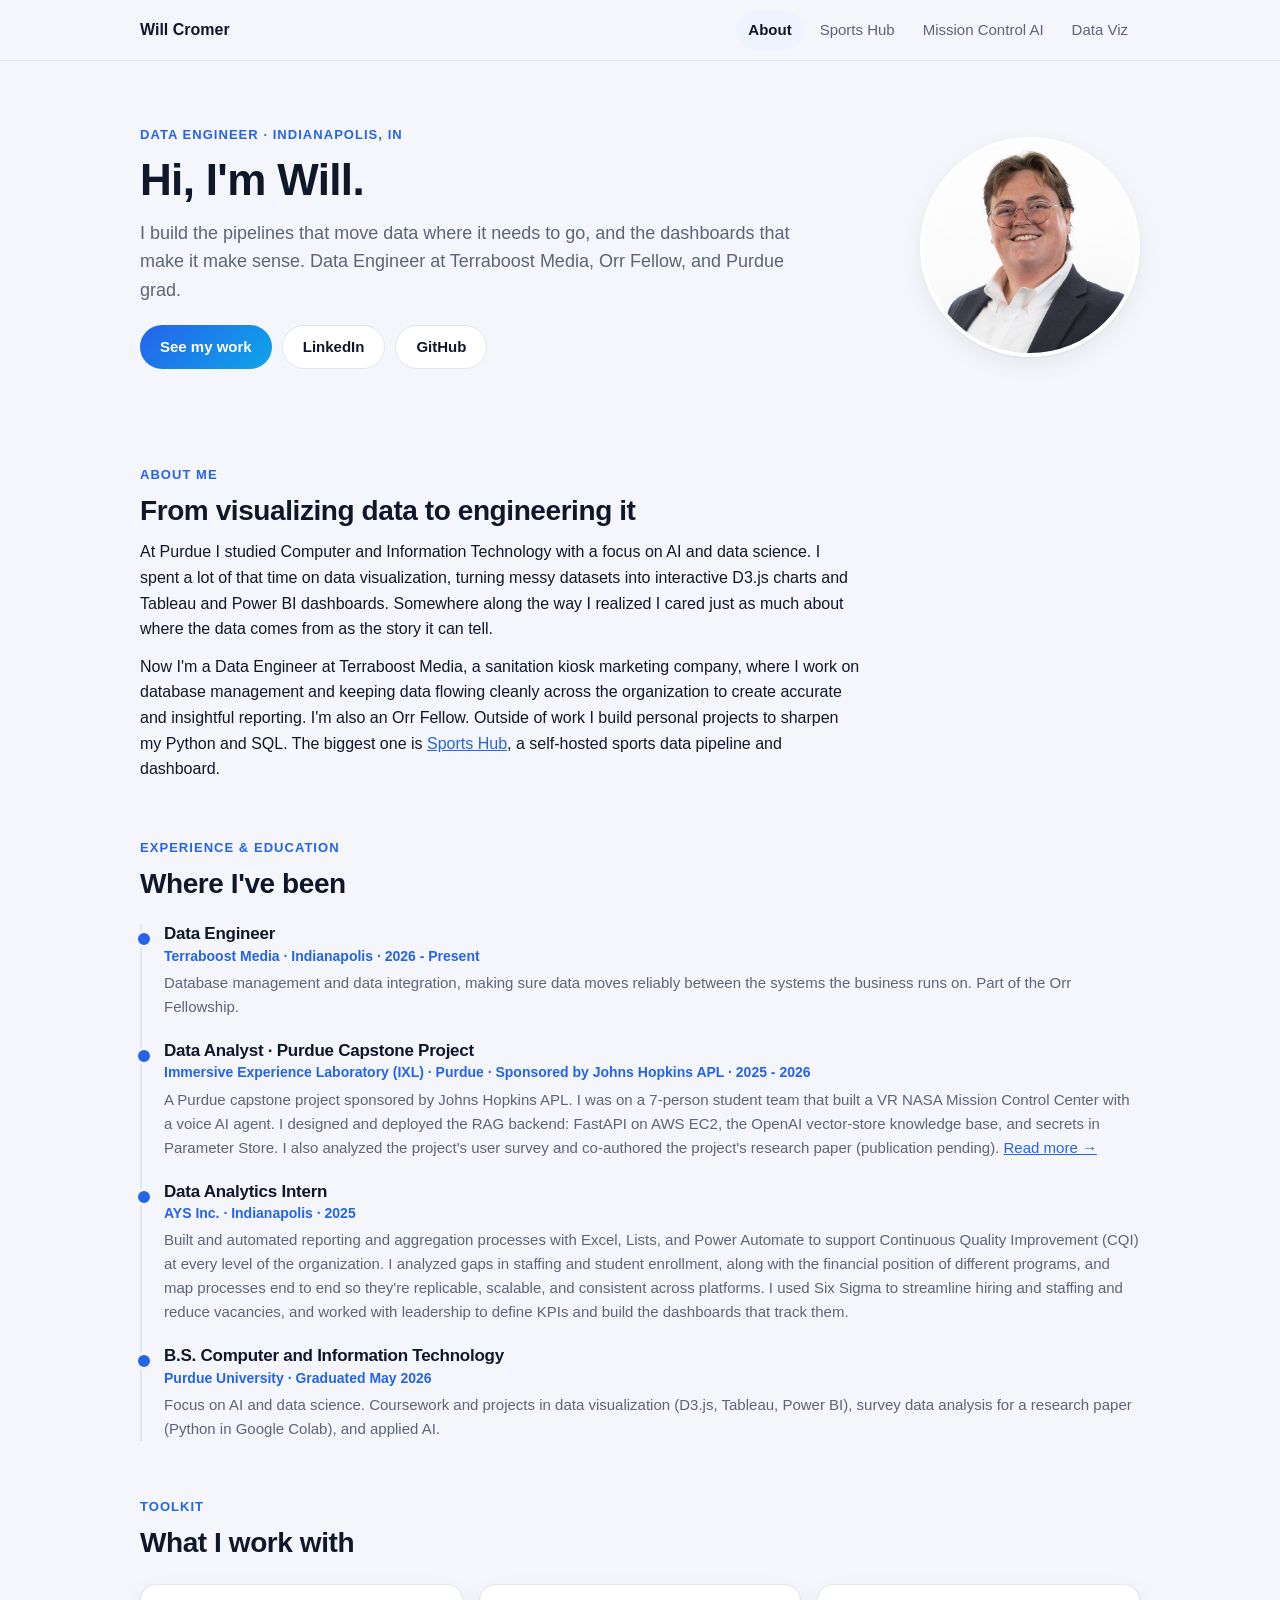
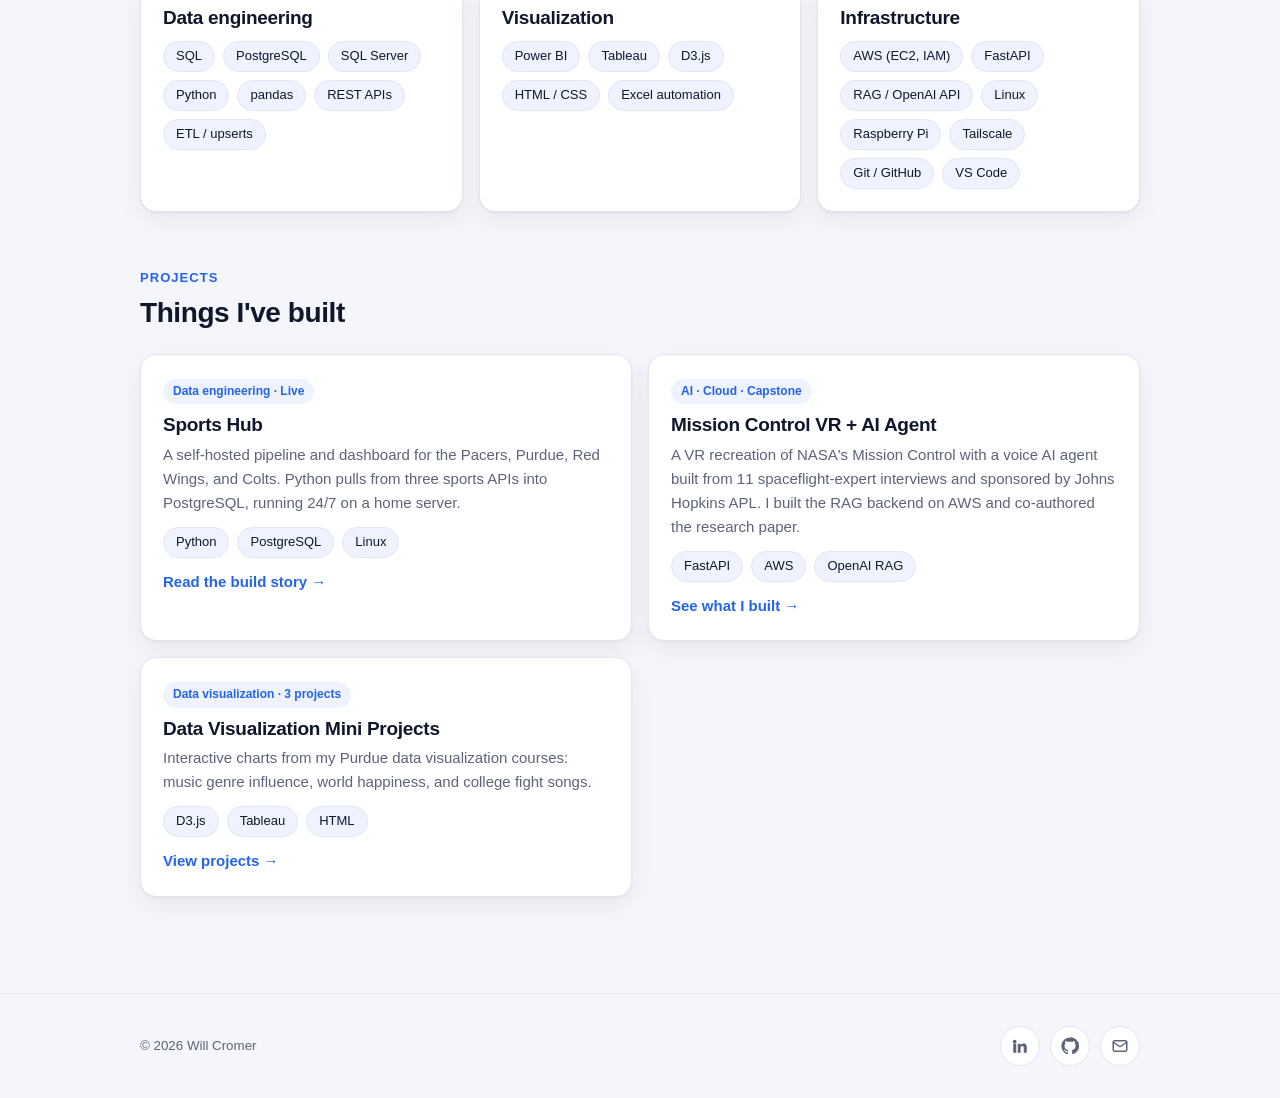
==== commit 175a80d0: "Polish: fix copy and facts, add 404, robots, sitemap, canonical and OG tags Co-Authored-By: Claude S" ====
--- a/index.html
+++ b/index.html
@@ -8,6 +8,9 @@
 <meta property="og:title" content="Will Cromer · Data Engineer">
 <meta property="og:description" content="Data pipelines, SQL, Python, and data visualization.">
 <meta property="og:image" content="https://willcromer93.github.io/assets/headshot.jpg">
+<link rel="canonical" href="https://willcromer93.github.io/">
+<meta property="og:url" content="https://willcromer93.github.io/">
+<meta property="og:type" content="website">
 <link rel="icon" href="data:image/svg+xml,%3Csvg xmlns='http://www.w3.org/2000/svg' viewBox='0 0 64 64'%3E%3Crect width='64' height='64' rx='14' fill='%232563eb'/%3E%3Ctext x='32' y='42' font-family='Arial,sans-serif' font-size='28' font-weight='700' fill='white' text-anchor='middle'%3EWC%3C/text%3E%3C/svg%3E">
 <link rel="stylesheet" href="assets/style.css">
 </head>
@@ -44,8 +47,8 @@
     <p class="eyebrow">About me</p>
     <h2>From visualizing data to engineering it</h2>
     <div class="prose">
-      <p>At Purdue I studied Data Visualization with a minor in Computer Network Information and Technology. I spent a lot of that time on data visualization, turning messy datasets into interactive D3.js charts and Tableau and Power BI dashboards. Somewhere along the way I realized I cared just as much about where the data comes from as the story it can tell.</p>
-      <p>Now I'm a Data Engineer at Terraboost Media, sanitation kiosk marketing company, where I work on database management and keeping data flowing cleanly across the organization to create accurate and insightful reporting. I'm also an Orr Fellow. Outside of work I build personal projects to sharpen my Python and SQL. The biggest one is <a href="sports-hub.html">Sports Hub</a>, a self-hosted sports data pipeline and dashboard.</p>
+      <p>At Purdue I studied Computer and Information Technology with a focus on AI and data science. I spent a lot of that time on data visualization, turning messy datasets into interactive D3.js charts and Tableau and Power BI dashboards. Somewhere along the way I realized I cared just as much about where the data comes from as the story it can tell.</p>
+      <p>Now I'm a Data Engineer at Terraboost Media, a sanitation kiosk marketing company, where I work on database management and keeping data flowing cleanly across the organization to create accurate and insightful reporting. I'm also an Orr Fellow. Outside of work I build personal projects to sharpen my Python and SQL. The biggest one is <a href="sports-hub.html">Sports Hub</a>, a self-hosted sports data pipeline and dashboard.</p>
     </div>
   </div></section>
 
@@ -67,7 +70,7 @@
       <div class="item">
         <h3>Data Analytics Intern</h3>
         <div class="where">AYS Inc. · Indianapolis · 2025 </div>
-        <p>Build and automate reporting and aggregation processes with Excel, Lists, and Power Automate to support Continuous Quality Improvement (CQI) at every level of the organization. I analyze gaps in staffing and student enrollment, along with the financial position of different programs, and map processes end to end so they're replicable, scalable, and consistent across platforms. I used Six Sigma to streamline hiring and staffing and reduce vacancies, and I work with leadership to define KPIs and build the dashboards that track them.</p>
+        <p>Built and automated reporting and aggregation processes with Excel, Lists, and Power Automate to support Continuous Quality Improvement (CQI) at every level of the organization. I analyzed gaps in staffing and student enrollment, along with the financial position of different programs, and map processes end to end so they're replicable, scalable, and consistent across platforms. I used Six Sigma to streamline hiring and staffing and reduce vacancies, and worked with leadership to define KPIs and build the dashboards that track them.</p>
       </div>
       <div class="item">
         <h3>B.S. Computer and Information Technology</h3>
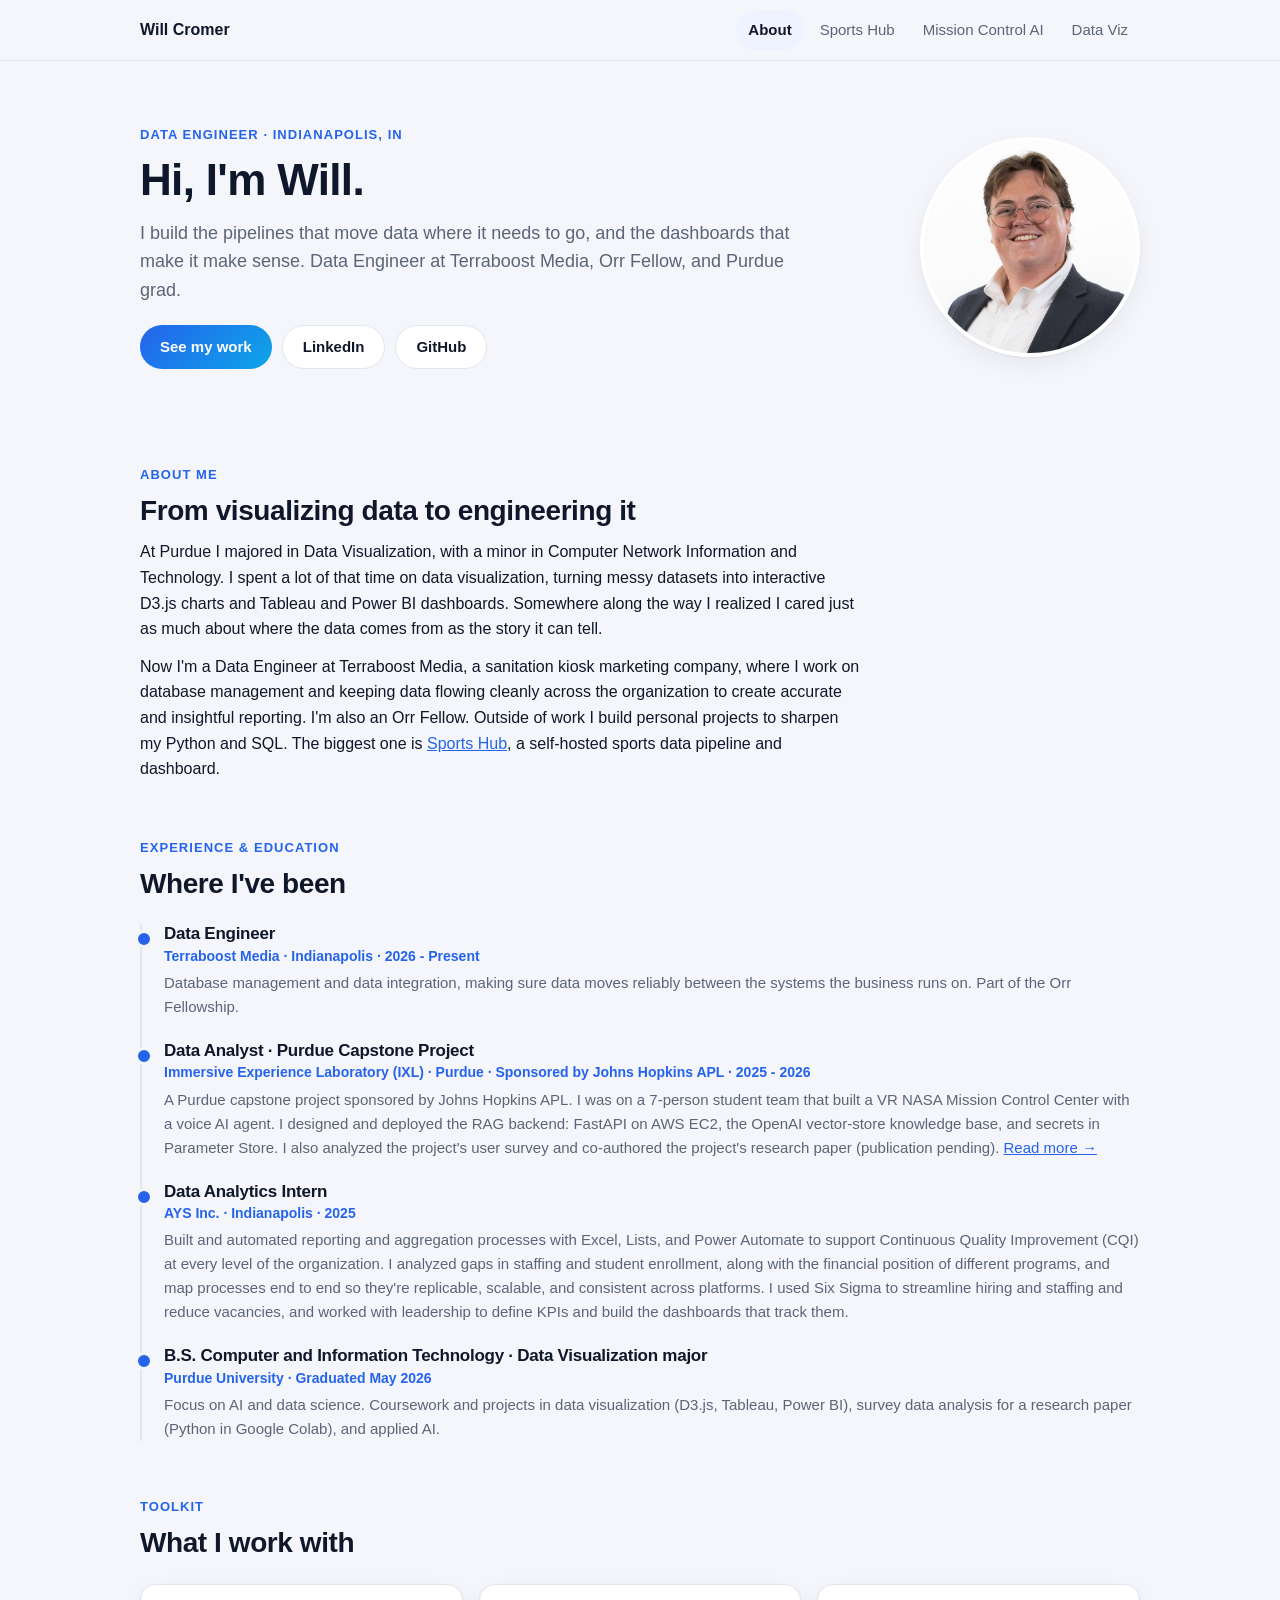
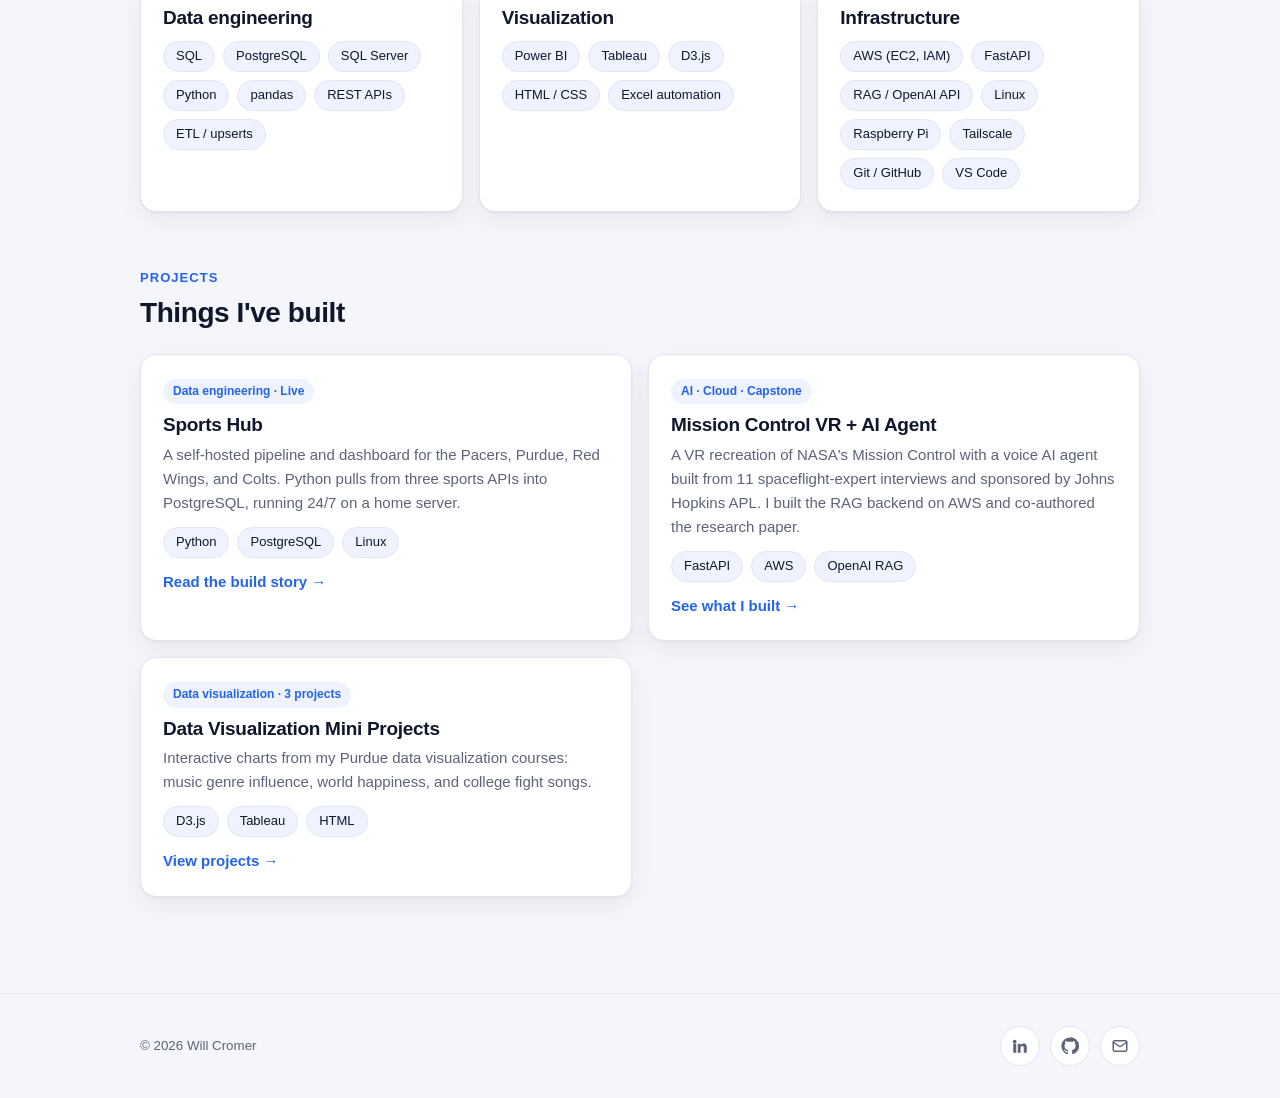
==== commit 8fdc37f1: "Restore major/minor wording and align degree line Co-Authored-By: Claude Sonnet 5.5 <noreply@anthrop" ====
--- a/index.html
+++ b/index.html
@@ -47,7 +47,7 @@
     <p class="eyebrow">About me</p>
     <h2>From visualizing data to engineering it</h2>
     <div class="prose">
-      <p>At Purdue I studied Computer and Information Technology with a focus on AI and data science. I spent a lot of that time on data visualization, turning messy datasets into interactive D3.js charts and Tableau and Power BI dashboards. Somewhere along the way I realized I cared just as much about where the data comes from as the story it can tell.</p>
+      <p>At Purdue I majored in Data Visualization, with a minor in Computer Network Information and Technology. I spent a lot of that time on data visualization, turning messy datasets into interactive D3.js charts and Tableau and Power BI dashboards. Somewhere along the way I realized I cared just as much about where the data comes from as the story it can tell.</p>
       <p>Now I'm a Data Engineer at Terraboost Media, a sanitation kiosk marketing company, where I work on database management and keeping data flowing cleanly across the organization to create accurate and insightful reporting. I'm also an Orr Fellow. Outside of work I build personal projects to sharpen my Python and SQL. The biggest one is <a href="sports-hub.html">Sports Hub</a>, a self-hosted sports data pipeline and dashboard.</p>
     </div>
   </div></section>
@@ -73,7 +73,7 @@
         <p>Built and automated reporting and aggregation processes with Excel, Lists, and Power Automate to support Continuous Quality Improvement (CQI) at every level of the organization. I analyzed gaps in staffing and student enrollment, along with the financial position of different programs, and map processes end to end so they're replicable, scalable, and consistent across platforms. I used Six Sigma to streamline hiring and staffing and reduce vacancies, and worked with leadership to define KPIs and build the dashboards that track them.</p>
       </div>
       <div class="item">
-        <h3>B.S. Computer and Information Technology</h3>
+        <h3>B.S. Computer and Information Technology · Data Visualization major</h3>
         <div class="where">Purdue University · Graduated May 2026</div>
         <p>Focus on AI and data science. Coursework and projects in data visualization (D3.js, Tableau, Power BI), survey data analysis for a research paper (Python in Google Colab), and applied AI.</p>
       </div>
